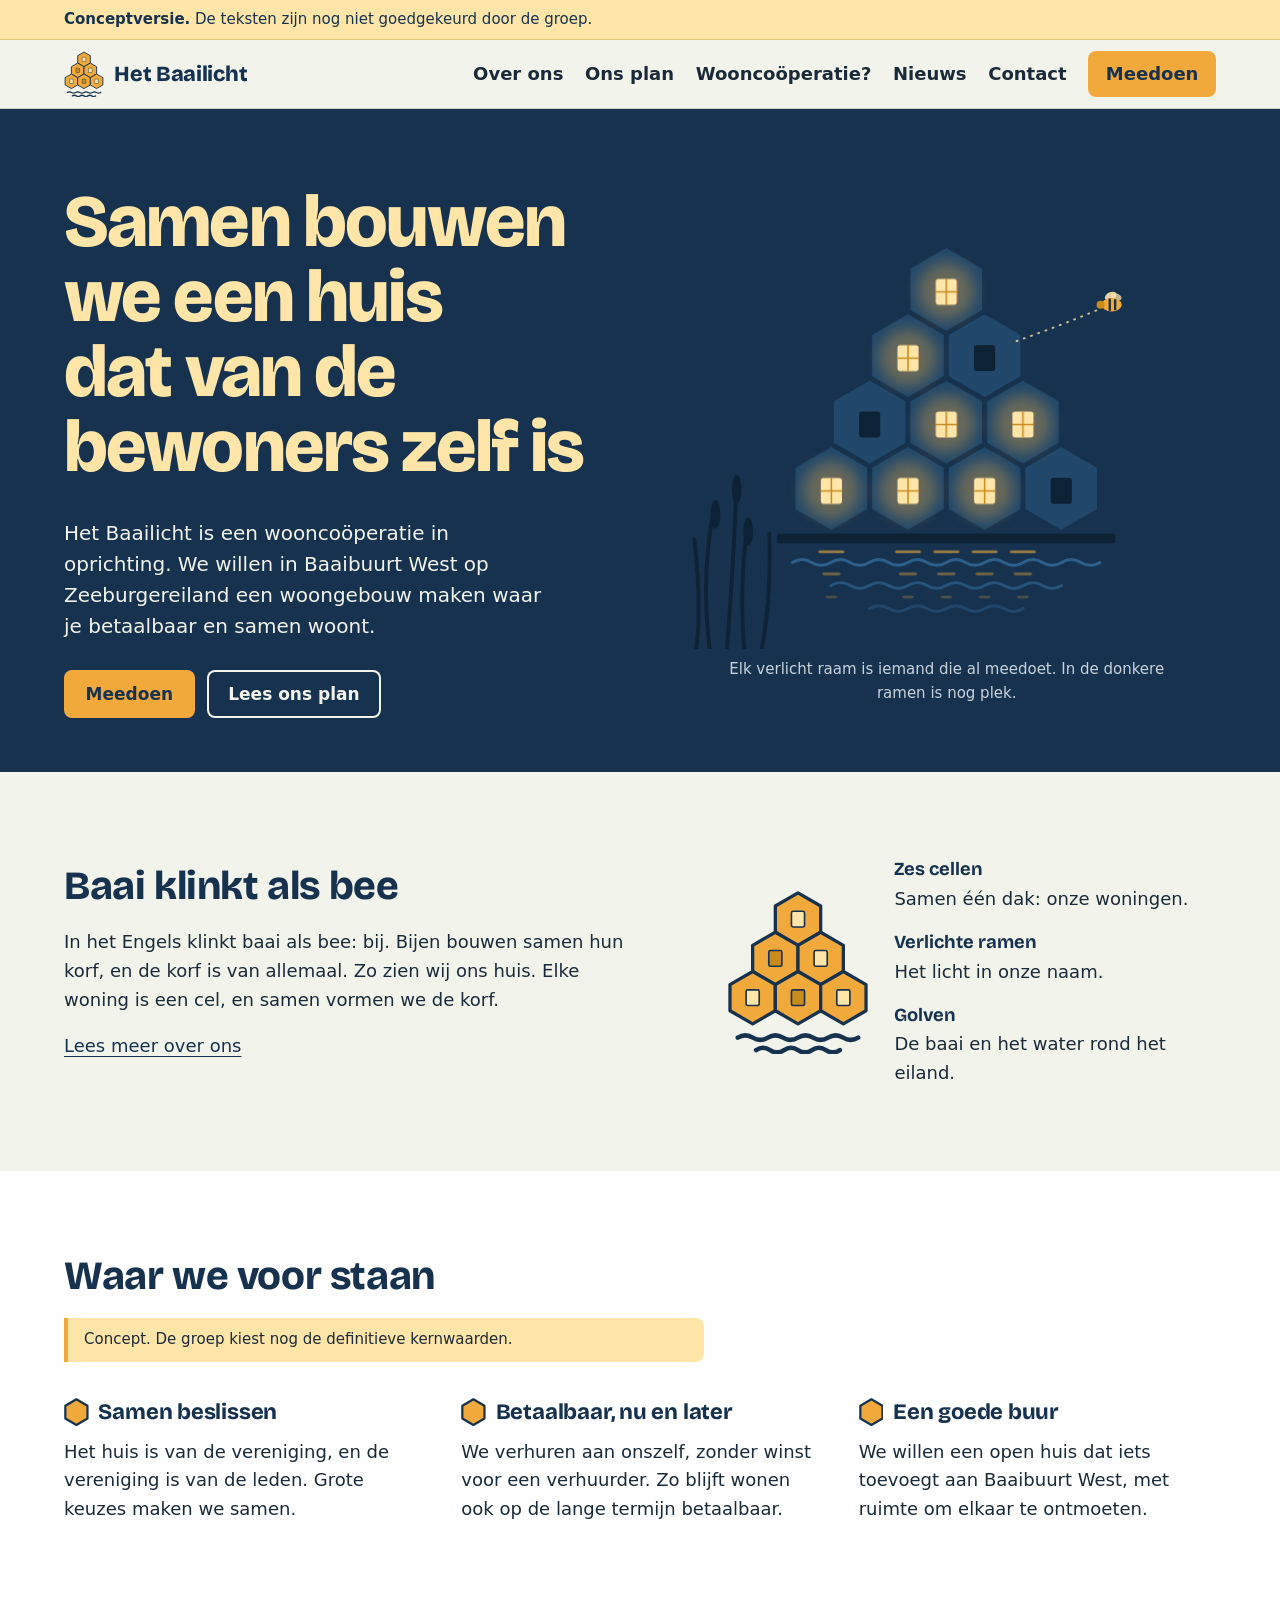
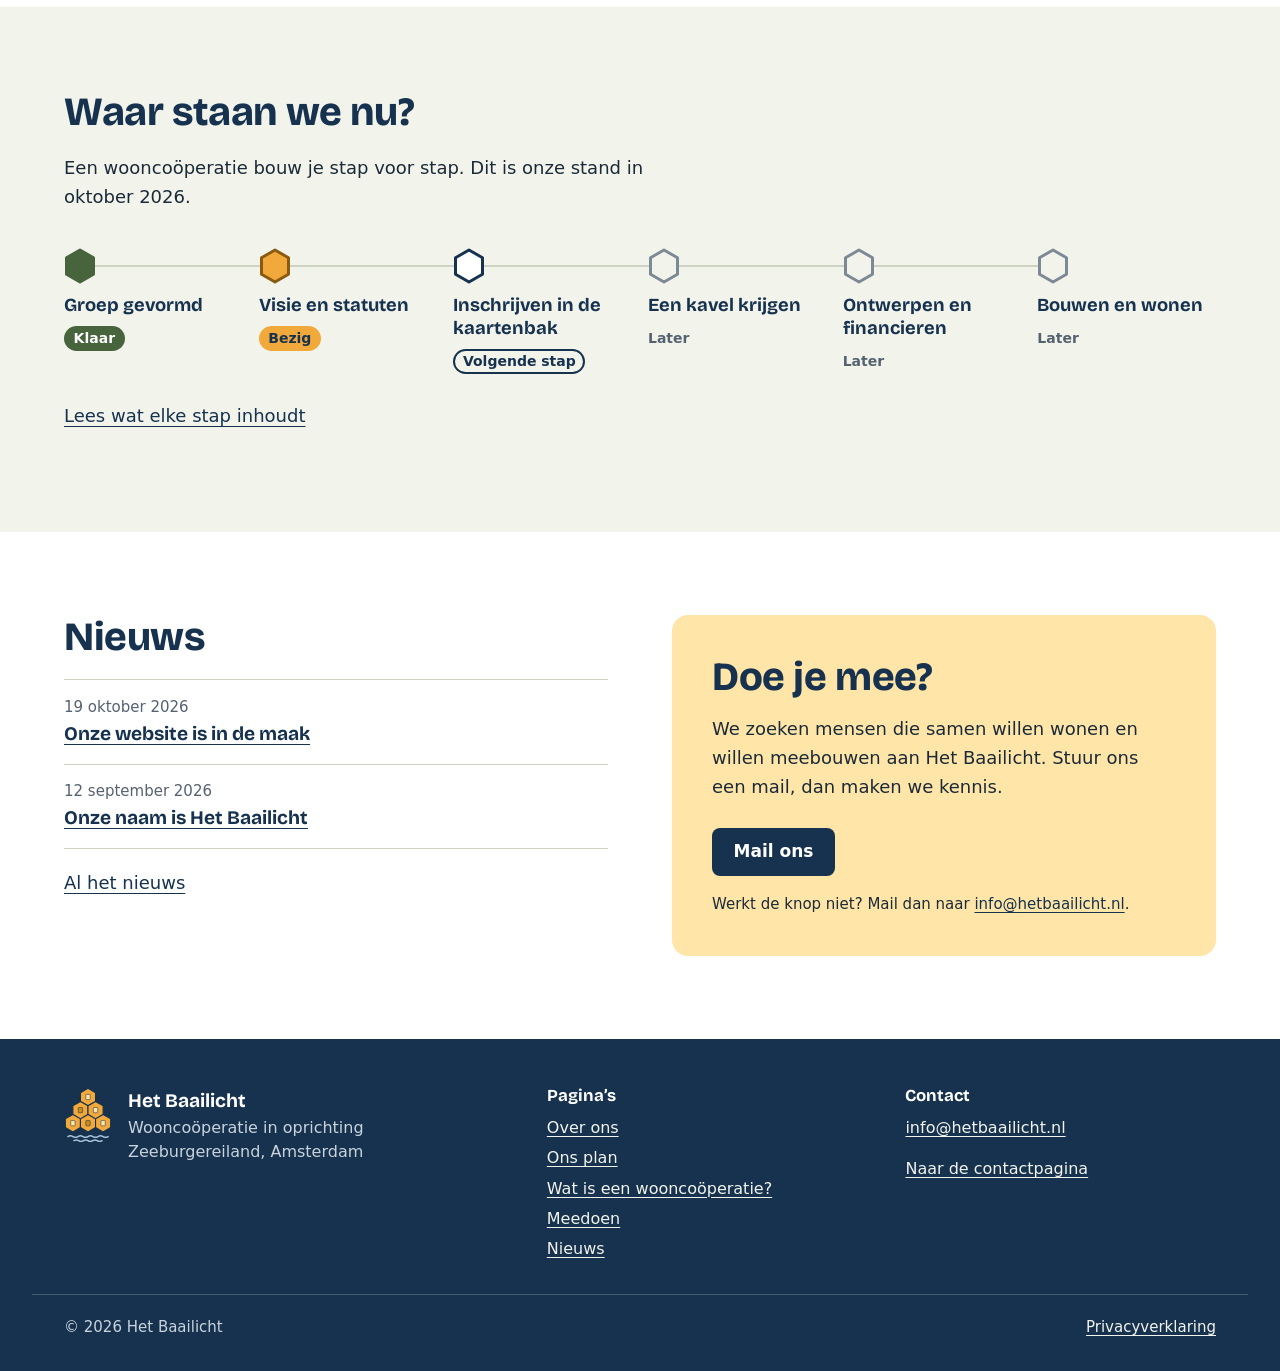
==== index.html @ 2f7dc352 "Eerste versie van de website van Het Baailicht Conceptversie: acht pagina's plus foutpagina, huissti" ====
<!DOCTYPE html>
<html lang="nl">
<head>
<meta charset="utf-8">
<meta name="viewport" content="width=device-width, initial-scale=1">
<meta http-equiv="Content-Security-Policy" content="default-src 'none'; script-src 'self'; style-src 'self'; img-src 'self'; font-src 'self'; base-uri 'none'; form-action 'none'; upgrade-insecure-requests">
<meta name="referrer" content="no-referrer">
<meta name="robots" content="noindex, nofollow">
<title>Wooncoöperatie Het Baailicht | Zeeburgereiland, Amsterdam</title>
<meta name="description" content="Het Baailicht is een wooncoöperatie in oprichting. We willen in Baaibuurt West op Zeeburgereiland een woongebouw maken dat van de bewoners zelf is.">
<meta name="theme-color" content="#F2F4EC">
<meta property="og:title" content="Wooncoöperatie Het Baailicht | Zeeburgereiland, Amsterdam">
<meta property="og:description" content="Het Baailicht is een wooncoöperatie in oprichting. We willen in Baaibuurt West op Zeeburgereiland een woongebouw maken dat van de bewoners zelf is.">
<meta property="og:type" content="website">
<meta property="og:locale" content="nl_NL">
<meta property="og:site_name" content="Het Baailicht">
<link rel="icon" href="favicon.ico" sizes="32x32">
<link rel="icon" href="favicon.svg" type="image/svg+xml">
<link rel="apple-touch-icon" href="apple-touch-icon.png">
<link rel="preload" href="assets/fonts/bricolage-grotesque-latin-opsz-wght.woff2" as="font" type="font/woff2" crossorigin>
<link rel="preload" href="assets/fonts/atkinson-hyperlegible-next-latin-wght.woff2" as="font" type="font/woff2" crossorigin>
<link rel="stylesheet" href="assets/css/style.css">
<script src="assets/js/main.js"></script>
</head>
<body>
<a class="sla-over" href="#inhoud">Direct naar de inhoud</a>
<header class="kop">
  <div class="concept" role="note">
    <div class="wrap">
      <p><strong>Conceptversie.</strong> De teksten zijn nog niet goedgekeurd door de groep.</p>
    </div>
  </div>
  <div class="wrap kop-binnen">
    <a class="merk" href="index.html" aria-current="page"><img src="assets/img/logo-mark.svg" alt="" width="40" height="46"><span translate="no">Het Baailicht</span></a>
    <button class="menu-knop" type="button" aria-expanded="false" aria-controls="hoofdmenu"><svg class="icoon-open" viewBox="0 0 24 24" aria-hidden="true" focusable="false"><path d="M4 7h16M4 12h16M4 17h16" fill="none" stroke="currentColor" stroke-width="2.4" stroke-linecap="round"/></svg><svg class="icoon-dicht" viewBox="0 0 24 24" aria-hidden="true" focusable="false"><path d="M6 6l12 12M18 6L6 18" fill="none" stroke="currentColor" stroke-width="2.4" stroke-linecap="round"/></svg>Menu</button>
    <nav class="hoofdmenu" id="hoofdmenu" aria-label="Hoofdmenu">
      <ul>
        <li><a href="over-ons.html">Over ons</a></li>
        <li><a href="ons-plan.html">Ons plan</a></li>
        <li><a href="wooncooperatie.html">Wooncoöperatie?</a></li>
        <li><a href="nieuws.html">Nieuws</a></li>
        <li><a href="contact.html">Contact</a></li>
        <li class="menu-meedoen"><a href="meedoen.html">Meedoen</a></li>
      </ul>
    </nav>
  </div>
</header>
<main id="inhoud" tabindex="-1">
<section class="held" aria-labelledby="held-titel">
  <div class="wrap held-raster">
    <div class="held-tekst">
      <h1 id="held-titel">Samen bouwen we een huis dat van de bewoners zelf is</h1>
      <p class="intro">Het Baailicht is een wooncoöperatie in oprichting. We willen in Baaibuurt West op Zeeburgereiland een woongebouw maken waar je betaalbaar en samen woont.</p>
      <div class="knoppen">
        <a class="knop knop-honing" href="meedoen.html">Meedoen</a>
        <a class="knop knop-lijn" href="ons-plan.html">Lees ons plan</a>
      </div>
    </div>
    <figure class="held-figuur">
<svg class="illustratie" viewBox="0 0 560 470" role="img" aria-labelledby="illu-titel illu-uitleg" focusable="false">
<title id="illu-titel">Een honingraat van woningen aan het water</title>
<desc id="illu-uitleg">Tien zeshoekige woningen vormen samen een gebouw met een puntdak. In zeven woningen brandt licht, drie zijn nog donker. Een bij vliegt naar een van de donkere woningen.</desc>
<defs><filter id="gloed" x="-60%" y="-60%" width="220%" height="220%"><feGaussianBlur stdDeviation="8"/></filter></defs>
<g class="riet" fill="none" stroke="#0E2236" stroke-width="4" stroke-linecap="round">
<path d="M34 470 Q24 388 40 318"/>
<path d="M52 470 Q60 362 62 292"/>
<path d="M70 470 Q64 406 74 336"/>
<path d="M88 470 Q98 420 96 350"/>
<path d="M20 470 Q26 426 18 356"/>
</g>
<g class="riet" fill="#0E2236">
<ellipse cx="40" cy="330" rx="5" ry="15"/>
<ellipse cx="62" cy="304" rx="5" ry="15"/>
<ellipse cx="74" cy="348" rx="5" ry="15"/>
</g>
<rect x="104" y="350" width="352" height="10" rx="3" fill="#0E2236"/>
<g class="cellen" fill="#21486B">
<polygon points="280.00,53.00 317.24,74.50 317.24,117.50 280.00,139.00 242.76,117.50 242.76,74.50"/>
<polygon points="240.16,122.00 277.40,143.50 277.40,186.50 240.16,208.00 202.92,186.50 202.92,143.50"/>
<polygon points="319.84,122.00 357.08,143.50 357.08,186.50 319.84,208.00 282.60,186.50 282.60,143.50"/>
<polygon points="200.33,191.00 237.56,212.50 237.56,255.50 200.33,277.00 163.09,255.50 163.09,212.50"/>
<polygon points="280.00,191.00 317.24,212.50 317.24,255.50 280.00,277.00 242.76,255.50 242.76,212.50"/>
<polygon points="359.67,191.00 396.91,212.50 396.91,255.50 359.67,277.00 322.44,255.50 322.44,212.50"/>
<polygon points="160.49,260.00 197.73,281.50 197.73,324.50 160.49,346.00 123.25,324.50 123.25,281.50"/>
<polygon points="240.16,260.00 277.40,281.50 277.40,324.50 240.16,346.00 202.92,324.50 202.92,281.50"/>
<polygon points="319.84,260.00 357.08,281.50 357.08,324.50 319.84,346.00 282.60,324.50 282.60,281.50"/>
<polygon points="399.51,260.00 436.75,281.50 436.75,324.50 399.51,346.00 362.27,324.50 362.27,281.50"/>
</g>
<g class="ramen-donker" fill="#0E2236">
<rect x="269" y="85" width="22" height="27" rx="3"/>
<rect x="229.16" y="154" width="22" height="27" rx="3"/>
<rect x="308.84" y="154" width="22" height="27" rx="3"/>
<rect x="189.33" y="223" width="22" height="27" rx="3"/>
<rect x="269" y="223" width="22" height="27" rx="3"/>
<rect x="348.67" y="223" width="22" height="27" rx="3"/>
<rect x="149.49" y="292" width="22" height="27" rx="3"/>
<rect x="229.16" y="292" width="22" height="27" rx="3"/>
<rect x="308.84" y="292" width="22" height="27" rx="3"/>
<rect x="388.51" y="292" width="22" height="27" rx="3"/>
</g>
<g class="raam-aan a1">
<circle cx="280" cy="236" r="30" fill="#F2A93B" opacity="0.35" filter="url(#gloed)"/>
<rect x="269" y="223" width="22" height="27" rx="3" fill="#FFE6A8"/>
<path d="M280 223v27M269 236.5h22" stroke="#C98A1E" stroke-width="1.6"/>
</g>
<g class="raam-aan a2">
<circle cx="280" cy="98" r="30" fill="#F2A93B" opacity="0.35" filter="url(#gloed)"/>
<rect x="269" y="85" width="22" height="27" rx="3" fill="#FFE6A8"/>
<path d="M280 85v27M269 98.5h22" stroke="#C98A1E" stroke-width="1.6"/>
</g>
<g class="raam-aan a3">
<circle cx="240.16" cy="305" r="30" fill="#F2A93B" opacity="0.35" filter="url(#gloed)"/>
<rect x="229.16" y="292" width="22" height="27" rx="3" fill="#FFE6A8"/>
<path d="M240.16 292v27M229.16 305.5h22" stroke="#C98A1E" stroke-width="1.6"/>
</g>
<g class="raam-aan a4">
<circle cx="240.16" cy="167" r="30" fill="#F2A93B" opacity="0.35" filter="url(#gloed)"/>
<rect x="229.16" y="154" width="22" height="27" rx="3" fill="#FFE6A8"/>
<path d="M240.16 154v27M229.16 167.5h22" stroke="#C98A1E" stroke-width="1.6"/>
</g>
<g class="raam-aan a5">
<circle cx="359.67" cy="236" r="30" fill="#F2A93B" opacity="0.35" filter="url(#gloed)"/>
<rect x="348.67" y="223" width="22" height="27" rx="3" fill="#FFE6A8"/>
<path d="M359.67 223v27M348.67 236.5h22" stroke="#C98A1E" stroke-width="1.6"/>
</g>
<g class="raam-aan a6">
<circle cx="319.84" cy="305" r="30" fill="#F2A93B" opacity="0.35" filter="url(#gloed)"/>
<rect x="308.84" y="292" width="22" height="27" rx="3" fill="#FFE6A8"/>
<path d="M319.84 292v27M308.84 305.5h22" stroke="#C98A1E" stroke-width="1.6"/>
</g>
<g class="raam-aan a7">
<circle cx="160.49" cy="305" r="30" fill="#F2A93B" opacity="0.35" filter="url(#gloed)"/>
<rect x="149.49" y="292" width="22" height="27" rx="3" fill="#FFE6A8"/>
<path d="M160.49 292v27M149.49 305.5h22" stroke="#C98A1E" stroke-width="1.6"/>
</g>
<g class="water" fill="none" stroke="#2C5F8A" stroke-width="3" stroke-linecap="round">
<path d="M120 380 q10 -6 20 0 t20 0 t20 0 t20 0 t20 0 t20 0 t20 0 t20 0 t20 0 t20 0 t20 0 t20 0 t20 0 t20 0 t20 0 t20 0"/>
<path d="M160 404 q10 -6 20 0 t20 0 t20 0 t20 0 t20 0 t20 0 t20 0 t20 0 t20 0 t20 0 t20 0 t20 0" opacity="0.75"/>
<path d="M200 428 q10 -6 20 0 t20 0 t20 0 t20 0 t20 0 t20 0 t20 0 t20 0" opacity="0.5"/>
</g>
<g class="spiegel" stroke="#F2A93B" stroke-width="3" stroke-linecap="round">
<path d="M148.49 369h24" opacity="0.6"/>
<path d="M152.49 392h16" opacity="0.4"/>
<path d="M155.99 416h9" opacity="0.25"/>
<path d="M228.16 369h24" opacity="0.6"/>
<path d="M232.16 392h16" opacity="0.4"/>
<path d="M235.66 416h9" opacity="0.25"/>
<path d="M268 369h24" opacity="0.6"/>
<path d="M272 392h16" opacity="0.4"/>
<path d="M275.5 416h9" opacity="0.25"/>
<path d="M307.84 369h24" opacity="0.6"/>
<path d="M311.84 392h16" opacity="0.4"/>
<path d="M315.34 416h9" opacity="0.25"/>
<path d="M347.67 369h24" opacity="0.6"/>
<path d="M351.67 392h16" opacity="0.4"/>
<path d="M355.17 416h9" opacity="0.25"/>
</g>
<path class="vliegroute" d="M436 118 C412 128 392 136 349.84 151" fill="none" stroke="#FFE6A8" stroke-width="2" stroke-linecap="round" stroke-dasharray="1 7" opacity="0.8"/>
<g class="bij" transform="translate(452 112)">
<ellipse cx="-1" cy="-9" rx="6.5" ry="4" transform="rotate(-25 -1 -9)" fill="#FFE6A8" opacity="0.9"/>
<ellipse cx="5" cy="-8" rx="5.5" ry="3.5" transform="rotate(20 5 -8)" fill="#FFE6A8" opacity="0.75"/>
<ellipse cx="0" cy="0" rx="10.5" ry="7" fill="#F2A93B"/>
<path d="M-2 -6.4v12.8M3.6 -5.7v11.4" stroke="#16324F" stroke-width="2.4"/>
<circle cx="-11.5" cy="0" r="4.2" fill="#C98A1E"/>
</g>
</svg>
      <figcaption>Elk verlicht raam is iemand die al meedoet. In de donkere ramen is nog plek.</figcaption>
    </figure>
  </div>
</section>

<section class="sectie" aria-labelledby="naam-titel">
  <div class="wrap naam-raster">
    <div class="tekst-blok">
      <h2 id="naam-titel">Baai klinkt als bee</h2>
      <p>In het Engels klinkt baai als bee: bij. Bijen bouwen samen hun korf, en de korf is van allemaal. Zo zien wij ons huis. Elke woning is een cel, en samen vormen we de korf.</p>
      <p><a href="over-ons.html">Lees meer over ons</a></p>
    </div>
    <div class="logo-uitleg">
      <img src="assets/img/logo-mark.svg" alt="Het logo van Het Baailicht: zes zeshoeken vormen samen een dak boven twee golven." width="144" height="165">
      <dl>
        <div><dt>Zes cellen</dt><dd>Samen één dak: onze woningen.</dd></div>
        <div><dt>Verlichte ramen</dt><dd>Het licht in onze naam.</dd></div>
        <div><dt>Golven</dt><dd>De baai en het water rond het eiland.</dd></div>
      </dl>
    </div>
  </div>
</section>

<section class="sectie sectie-wit" aria-labelledby="waarden-titel">
  <div class="wrap">
    <div class="sectie-kop">
      <h2 id="waarden-titel">Waar we voor staan</h2>
      <p class="notitie">Concept. De groep kiest nog de definitieve kernwaarden.</p>
    </div>
    <ul class="waarden">
      <li>
        <h3><svg class="hex-icoon" viewBox="0 0 28 32" aria-hidden="true" focusable="false"><polygon points="14,1.5 26.5,8.75 26.5,23.25 14,30.5 1.5,23.25 1.5,8.75" fill="#F2A93B" stroke="#16324F" stroke-width="2.5" stroke-linejoin="round"/></svg>Samen beslissen</h3>
        <p>Het huis is van de vereniging, en de vereniging is van de leden. Grote keuzes maken we samen.</p>
      </li>
      <li>
        <h3><svg class="hex-icoon" viewBox="0 0 28 32" aria-hidden="true" focusable="false"><polygon points="14,1.5 26.5,8.75 26.5,23.25 14,30.5 1.5,23.25 1.5,8.75" fill="#F2A93B" stroke="#16324F" stroke-width="2.5" stroke-linejoin="round"/></svg>Betaalbaar, nu en later</h3>
        <p>We verhuren aan onszelf, zonder winst voor een verhuurder. Zo blijft wonen ook op de lange termijn betaalbaar.</p>
      </li>
      <li>
        <h3><svg class="hex-icoon" viewBox="0 0 28 32" aria-hidden="true" focusable="false"><polygon points="14,1.5 26.5,8.75 26.5,23.25 14,30.5 1.5,23.25 1.5,8.75" fill="#F2A93B" stroke="#16324F" stroke-width="2.5" stroke-linejoin="round"/></svg>Een goede buur</h3>
        <p>We willen een open huis dat iets toevoegt aan Baaibuurt West, met ruimte om elkaar te ontmoeten.</p>
      </li>
    </ul>
  </div>
</section>

<section class="sectie" aria-labelledby="stand-titel">
  <div class="wrap">
    <div class="sectie-kop">
      <h2 id="stand-titel">Waar staan we nu?</h2>
      <p>Een wooncoöperatie bouw je stap voor stap. Dit is onze stand in oktober 2026.</p>
    </div>
<ol class="stappen-kort">
<li class="stap-klaar"><svg class="marker" viewBox="0 0 32 36" aria-hidden="true" focusable="false"><polygon points="16,2 29.5,9.75 29.5,26.25 16,34 2.5,26.25 2.5,9.75" stroke-linejoin="round"/></svg><span class="stap-naam">Groep gevormd</span><span class="status status-klaar">Klaar</span></li>
<li class="stap-bezig"><svg class="marker" viewBox="0 0 32 36" aria-hidden="true" focusable="false"><polygon points="16,2 29.5,9.75 29.5,26.25 16,34 2.5,26.25 2.5,9.75" stroke-linejoin="round"/></svg><span class="stap-naam">Visie en statuten</span><span class="status status-bezig">Bezig</span></li>
<li class="stap-volgende"><svg class="marker" viewBox="0 0 32 36" aria-hidden="true" focusable="false"><polygon points="16,2 29.5,9.75 29.5,26.25 16,34 2.5,26.25 2.5,9.75" stroke-linejoin="round"/></svg><span class="stap-naam">Inschrijven in de kaartenbak</span><span class="status status-volgende">Volgende stap</span></li>
<li class="stap-later"><svg class="marker" viewBox="0 0 32 36" aria-hidden="true" focusable="false"><polygon points="16,2 29.5,9.75 29.5,26.25 16,34 2.5,26.25 2.5,9.75" stroke-linejoin="round"/></svg><span class="stap-naam">Een kavel krijgen</span><span class="status status-later">Later</span></li>
<li class="stap-later"><svg class="marker" viewBox="0 0 32 36" aria-hidden="true" focusable="false"><polygon points="16,2 29.5,9.75 29.5,26.25 16,34 2.5,26.25 2.5,9.75" stroke-linejoin="round"/></svg><span class="stap-naam">Ontwerpen en financieren</span><span class="status status-later">Later</span></li>
<li class="stap-later"><svg class="marker" viewBox="0 0 32 36" aria-hidden="true" focusable="false"><polygon points="16,2 29.5,9.75 29.5,26.25 16,34 2.5,26.25 2.5,9.75" stroke-linejoin="round"/></svg><span class="stap-naam">Bouwen en wonen</span><span class="status status-later">Later</span></li>
</ol>
    <p><a href="ons-plan.html#stappen">Lees wat elke stap inhoudt</a></p>
  </div>
</section>

<div class="sectie sectie-wit">
  <div class="wrap duo">
    <section aria-labelledby="nieuws-titel">
      <h2 id="nieuws-titel">Nieuws</h2>
      <ul class="nieuws-lijst">
        <li><time datetime="2026-10-19">19 oktober 2026</time><a href="nieuws.html#website">Onze website is in de maak</a></li>
        <li><time datetime="2026-09-12">12 september 2026</time><a href="nieuws.html#naam">Onze naam is Het Baailicht</a></li>
      </ul>
      <p><a href="nieuws.html">Al het nieuws</a></p>
    </section>
    <section class="meedoen-blok" aria-labelledby="meedoen-titel">
      <h2 id="meedoen-titel">Doe je mee?</h2>
      <p>We zoeken mensen die samen willen wonen en willen meebouwen aan Het Baailicht. Stuur ons een mail, dan maken we kennis.</p>
      <a class="knop knop-blauw" href="mailto:info@hetbaailicht.nl?subject=Ik%20wil%20meedoen%20met%20Het%20Baailicht&amp;body=Hoi%20Het%20Baailicht%2C%0D%0A%0D%0AMijn%20naam%20is%3A%20%0D%0AIk%20wil%20meedoen%20omdat%3A%20%0D%0A%0D%0AGroet%2C%0D%0A">Mail ons</a>
      <p class="klein">Werkt de knop niet? Mail dan naar <a href="mailto:info@hetbaailicht.nl">info@hetbaailicht.nl</a>.</p>
    </section>
  </div>
</div>
</main>
<footer class="voet">
  <div class="wrap voet-raster">
    <div class="voet-merk">
      <img src="assets/img/logo-mark-donker.svg" alt="" width="48" height="55">
      <p><strong translate="no">Het Baailicht</strong><br>Wooncoöperatie in oprichting<br>Zeeburgereiland, Amsterdam</p>
    </div>
    <nav aria-label="Pagina’s">
      <h2 class="voet-kop">Pagina’s</h2>
      <ul>
        <li><a href="over-ons.html">Over ons</a></li>
        <li><a href="ons-plan.html">Ons plan</a></li>
        <li><a href="wooncooperatie.html">Wat is een wooncoöperatie?</a></li>
        <li><a href="meedoen.html">Meedoen</a></li>
        <li><a href="nieuws.html">Nieuws</a></li>
      </ul>
    </nav>
    <div>
      <h2 class="voet-kop">Contact</h2>
      <p><a href="mailto:info@hetbaailicht.nl">info@hetbaailicht.nl</a></p>
      <p><a href="contact.html">Naar de contactpagina</a></p>
    </div>
  </div>
  <div class="wrap voet-onder">
    <p>&copy; 2026 <span translate="no">Het Baailicht</span></p>
    <p><a href="privacy.html">Privacyverklaring</a></p>
  </div>
</footer>
</body>
</html>
---- assets/css/style.css ----
/* ==========================================================================
   Het Baailicht — stylesheet
   Eén bestand, geen framework. Kleuren en maten staan bovenaan als variabelen.
   ========================================================================== */

/* ---------- Lettertypes (staan op onze eigen site, licentie OFL-1.1) ---------- */
@font-face {
  font-family: "Bricolage Grotesque";
  src: url("../fonts/bricolage-grotesque-latin-opsz-wght.woff2") format("woff2");
  font-weight: 200 800;
  font-style: normal;
  font-display: swap;
}

@font-face {
  font-family: "Atkinson Hyperlegible Next";
  src: url("../fonts/atkinson-hyperlegible-next-latin-wght.woff2") format("woff2");
  font-weight: 200 800;
  font-style: normal;
  font-display: swap;
}

/* ---------- Huisstijl ---------- */
:root {
  /* Kleuren */
  --schemer: #16324f;        /* donkerblauw: koppen, links, bovenkant homepage, voettekst */
  --schemer-licht: #21486b;  /* cellen in de illustratie */
  --schemer-diep: #0e2236;   /* donkere ramen, silhouetten */
  --honing: #f2a93b;         /* het licht: ramen, knoppen op donker */
  --honing-hover: #f6bc5e;
  --honing-donker: #8a5a10;  /* randen bij honing */
  --was: #ffe6a8;            /* zachte gloed */
  --riet: #47643d;           /* groen van het eiland */
  --dijk: #f2f4ec;           /* achtergrond */
  --wit: #ffffff;
  --inkt: #1b2a38;           /* lopende tekst */
  --gedempt: #556270;        /* kleine, minder belangrijke tekst */
  --lijn: #ccd3c2;           /* scheidingslijnen */
  --voet-tekst: #c9d3dc;     /* tekst op donkerblauw */

  /* Letters */
  --kop: "Bricolage Grotesque", "Arial Narrow", system-ui, sans-serif;
  --tekst: "Atkinson Hyperlegible Next", system-ui, -apple-system, "Segoe UI", Roboto, sans-serif;

  /* Maten */
  --breed: 72rem;
  --leesbreedte: 40rem;
  --rand: clamp(1rem, 0.6rem + 2vw, 2rem);
  --sectie: clamp(3rem, 2rem + 4vw, 6rem);
  --hoek: 0.5rem;
}

/* ---------- Basis ---------- */
*,
*::before,
*::after {
  box-sizing: border-box;
}

html {
  -webkit-text-size-adjust: 100%;
  text-size-adjust: 100%;
  scroll-padding-top: 1rem;
}

body {
  margin: 0;
  background: var(--dijk);
  color: var(--inkt);
  font-family: var(--tekst);
  font-size: 1.125rem;
  line-height: 1.6;
  text-rendering: optimizeLegibility;
}

a,
button {
  touch-action: manipulation;
  -webkit-tap-highlight-color: rgba(22, 50, 79, 0.15);
}

img,
svg {
  display: block;
  max-width: 100%;
  height: auto;
}

h1,
h2,
h3 {
  margin: 0 0 0.5em;
  color: var(--schemer);
  font-family: var(--kop);
  font-weight: 750;
  line-height: 1.1;
  letter-spacing: -0.01em;
  text-wrap: balance;
  overflow-wrap: break-word;
}

h1 {
  font-size: clamp(2.25rem, 1.5rem + 3vw, 3.5rem);
  font-weight: 800;
  letter-spacing: -0.02em;
}

h2 {
  font-size: clamp(1.75rem, 1.4rem + 1.4vw, 2.5rem);
}

h3 {
  font-size: 1.375rem;
  line-height: 1.2;
}

p,
ul,
ol,
dl {
  margin: 0 0 1em;
}

ul,
ol {
  padding-left: 1.25em;
}

li + li {
  margin-top: 0.35em;
}

strong {
  font-weight: 700;
}

a {
  color: var(--schemer);
  text-decoration-thickness: 1px;
  text-underline-offset: 0.2em;
}

a:hover {
  text-decoration-thickness: 2px;
  text-decoration-color: var(--honing-donker);
}

:focus-visible {
  outline: 3px solid var(--schemer);
  outline-offset: 3px;
  border-radius: 2px;
}

#inhoud:focus {
  outline: none;
}

.verborgen {
  position: absolute;
  width: 1px;
  height: 1px;
  margin: -1px;
  padding: 0;
  overflow: hidden;
  clip: rect(0 0 0 0);
  white-space: nowrap;
  border: 0;
}

.wrap {
  width: 100%;
  max-width: calc(var(--breed) + 2 * var(--rand));
  margin-inline: auto;
  padding-inline: var(--rand);
}

.klein {
  font-size: 0.9375rem;
  color: var(--gedempt);
}

/* ---------- Direct naar de inhoud ---------- */
.sla-over {
  position: absolute;
  left: 1rem;
  top: -10rem;
  z-index: 10;
  padding: 0.75rem 1rem;
  background: var(--schemer);
  color: var(--wit);
  font-weight: 700;
  border-radius: var(--hoek);
}

.sla-over:focus {
  top: 1rem;
  outline-color: var(--honing);
}

/* ---------- Conceptmelding ---------- */
.concept {
  background: var(--was);
  color: var(--schemer);
  font-size: 0.9375rem;
  line-height: 1.4;
  border-bottom: 1px solid #e3c77f;
}

.concept p {
  margin: 0;
  padding-block: 0.55rem;
}

/* ---------- Kop van de site ---------- */
.kop {
  background: var(--dijk);
  border-bottom: 1px solid var(--lijn);
}

.kop-binnen {
  display: flex;
  flex-wrap: wrap;
  align-items: center;
  justify-content: space-between;
  gap: 0.5rem 1.5rem;
  padding-block: 0.7rem;
}

.merk {
  display: inline-flex;
  align-items: center;
  gap: 0.65rem;
  color: var(--schemer);
  font-family: var(--kop);
  font-size: 1.35rem;
  font-weight: 800;
  letter-spacing: -0.015em;
  text-decoration: none;
}

.merk img {
  width: 2.5rem;
}

.merk span {
  white-space: nowrap;
}

.merk:hover {
  text-decoration: none;
}

.menu-knop {
  display: none;
  align-items: center;
  gap: 0.5rem;
  min-height: 2.75rem;
  padding: 0.5rem 0.9rem;
  border: 2px solid var(--schemer);
  border-radius: var(--hoek);
  background: transparent;
  color: var(--schemer);
  font: inherit;
  font-weight: 700;
  cursor: pointer;
}

.menu-knop svg {
  width: 1.25rem;
  height: 1.25rem;
}

.menu-knop .icoon-dicht,
.menu-knop[aria-expanded="true"] .icoon-open {
  display: none;
}

.menu-knop[aria-expanded="true"] .icoon-dicht {
  display: block;
}

.hoofdmenu ul {
  display: flex;
  flex-wrap: wrap;
  align-items: center;
  gap: 0.25rem 1.35rem;
  margin: 0;
  padding: 0;
  list-style: none;
}

.hoofdmenu li + li {
  margin-top: 0;
}

.hoofdmenu a {
  display: inline-block;
  padding: 0.45rem 0;
  color: var(--inkt);
  font-weight: 600;
  text-decoration: none;
}

.hoofdmenu a:hover {
  color: var(--schemer);
  text-decoration: underline;
  text-decoration-thickness: 2px;
  text-decoration-color: var(--honing-donker);
}

.hoofdmenu a[aria-current="page"] {
  color: var(--schemer);
  box-shadow: inset 0 -3px 0 var(--schemer);
}

.hoofdmenu .menu-meedoen a {
  padding: 0.55rem 1.1rem;
  border-radius: var(--hoek);
  background: var(--honing);
  color: var(--schemer);
  font-weight: 700;
}

.hoofdmenu .menu-meedoen a:hover {
  background: var(--honing-hover);
  text-decoration: none;
}

.hoofdmenu .menu-meedoen a[aria-current="page"] {
  box-shadow: inset 0 0 0 2px var(--schemer);
}

/* Smal scherm met JavaScript: menu achter een knop */
@media (max-width: 59.99rem) {
  .js .menu-knop {
    display: inline-flex;
  }

  .js .hoofdmenu {
    display: none;
    flex-basis: 100%;
  }

  .js .hoofdmenu.is-open {
    display: block;
  }

  .js .hoofdmenu ul {
    flex-direction: column;
    align-items: stretch;
    gap: 0;
    padding-bottom: 0.75rem;
  }

  .js .hoofdmenu a {
    display: block;
    padding: 0.8rem 0;
    border-top: 1px solid var(--lijn);
  }

  .js .hoofdmenu a[aria-current="page"] {
    box-shadow: inset 4px 0 0 var(--schemer);
    padding-left: 0.85rem;
  }

  .js .hoofdmenu .menu-meedoen a {
    margin-top: 0.75rem;
    padding: 0.8rem 1rem;
    border-top: 0;
    text-align: center;
  }

  .js .hoofdmenu .menu-meedoen a[aria-current="page"] {
    box-shadow: inset 0 0 0 2px var(--schemer);
    padding-left: 1rem;
  }
}

/* ---------- Knoppen ---------- */
.knop {
  display: inline-flex;
  align-items: center;
  justify-content: center;
  min-height: 3rem;
  padding: 0.7rem 1.35rem;
  border-radius: var(--hoek);
  font-size: 1.0625rem;
  font-weight: 700;
  line-height: 1.2;
  text-align: center;
  text-decoration: none;
}

.knop:hover {
  text-decoration: none;
}

.knop-honing {
  background: var(--honing);
  color: var(--schemer);
}

.knop-honing:hover {
  background: var(--honing-hover);
}

.knop-blauw {
  background: var(--schemer);
  color: var(--wit);
}

.knop-blauw:hover {
  background: #1f4466;
}

.knop-lijn {
  color: var(--dijk);
  box-shadow: inset 0 0 0 2px var(--dijk);
}

.knop-lijn:hover {
  background: rgba(255, 255, 255, 0.1);
}

.knoppen {
  display: flex;
  flex-wrap: wrap;
  gap: 0.75rem;
  margin-top: 1.75rem;
}

/* ---------- Homepage: bovenkant met de verlichte korf ---------- */
.held {
  overflow: hidden;
  background: var(--schemer);
  color: var(--dijk);
  padding-block: clamp(2.5rem, 1.5rem + 4vw, 5rem) clamp(2rem, 1rem + 3vw, 4rem);
}

.held :focus-visible {
  outline-color: var(--honing);
}

.held-raster {
  display: grid;
  gap: 2rem;
  align-items: center;
}

.held h1 {
  max-width: 14ch;
  margin-bottom: 0.45em;
  color: var(--was);
  font-size: clamp(2.5rem, 1.3rem + 4.4vw, 4.6rem);
  line-height: 1.02;
  letter-spacing: -0.025em;
}

.held .intro {
  max-width: 31rem;
  margin: 0;
  font-size: 1.25rem;
  line-height: 1.55;
}

.held-figuur {
  margin: 0;
}

.held-figuur .illustratie {
  width: 100%;
  max-width: 34rem;
  margin-inline: auto;
}

.held-figuur figcaption {
  max-width: 30rem;
  margin: 0.5rem auto 0;
  color: var(--voet-tekst);
  font-size: 0.9375rem;
  text-align: center;
}

@media (min-width: 56rem) {
  .held-raster {
    grid-template-columns: minmax(0, 1.05fr) minmax(0, 1fr);
    gap: 3rem;
  }
}

/* De ramen gaan één voor één aan: het enige bewegende moment op de site */
.raam-aan,
.spiegel {
  opacity: 0;
  animation: licht-aan 0.7s ease-out forwards;
}

.a1 { animation-delay: 0.5s; }
.a2 { animation-delay: 0.85s; }
.a3 { animation-delay: 1.2s; }
.a4 { animation-delay: 1.55s; }
.a5 { animation-delay: 1.9s; }
.a6 { animation-delay: 2.25s; }
.a7 { animation-delay: 2.6s; }

.spiegel {
  animation-duration: 1.4s;
  animation-delay: 3s;
}

@keyframes licht-aan {
  0% { opacity: 0; }
  55% { opacity: 1; }
  70% { opacity: 0.7; }
  100% { opacity: 1; }
}

@media (prefers-reduced-motion: reduce) {
  .raam-aan,
  .spiegel {
    opacity: 1;
    animation: none;
  }
}

/* ---------- Secties ---------- */
.sectie {
  padding-block: var(--sectie);
}

.sectie-wit {
  background: var(--wit);
}

.sectie-kop {
  max-width: var(--leesbreedte);
  margin-bottom: 2.25rem;
}

.sectie-kop > :last-child {
  margin-bottom: 0;
}

.notitie {
  max-width: var(--leesbreedte);
  margin: 0 0 1.25rem;
  padding: 0.7rem 1rem;
  border-left: 4px solid var(--honing);
  border-radius: 0 var(--hoek) var(--hoek) 0;
  background: var(--was);
  color: var(--inkt);
  font-size: 0.9375rem;
  line-height: 1.45;
}

/* Naam en logo */
.naam-raster {
  display: grid;
  gap: 2.5rem;
  align-items: center;
}

.naam-raster .tekst-blok {
  max-width: 36rem;
}

.logo-uitleg {
  display: grid;
  grid-template-columns: minmax(6rem, 9rem) 1fr;
  gap: 1.5rem;
  align-items: center;
}

.logo-uitleg dl {
  margin: 0;
}

.logo-uitleg dl > div + div {
  margin-top: 0.9rem;
}

.logo-uitleg dt {
  color: var(--schemer);
  font-family: var(--kop);
  font-size: 1.15rem;
  font-weight: 700;
}

.logo-uitleg dd {
  margin: 0;
}

@media (min-width: 52rem) {
  .naam-raster {
    grid-template-columns: minmax(0, 1.1fr) minmax(0, 0.9fr);
    gap: 4rem;
  }
}

/* Kernwaarden */
.waarden {
  display: grid;
  gap: 2rem;
  margin: 0;
  padding: 0;
  list-style: none;
}

.waarden li + li {
  margin-top: 0;
}

.waarden h3 {
  display: flex;
  align-items: center;
  gap: 0.6rem;
}

.waarden p {
  margin: 0;
}

.hex-icoon {
  flex: none;
  width: 1.55rem;
  height: auto;
}

@media (min-width: 48rem) {
  .waarden {
    grid-template-columns: repeat(3, minmax(0, 1fr));
    gap: 2.5rem;
  }
}

/* ---------- Stappen (waar staan we nu) ---------- */
.status {
  display: inline-block;
  padding: 0.12rem 0.6rem;
  border-radius: 999px;
  font-size: 0.875rem;
  font-weight: 700;
  line-height: 1.5;
  white-space: nowrap;
}

.status-klaar {
  background: var(--riet);
  color: var(--wit);
}

.status-bezig {
  background: var(--honing);
  color: var(--schemer);
}

.status-volgende {
  box-shadow: inset 0 0 0 2px var(--schemer);
  color: var(--schemer);
}

.status-later {
  color: var(--gedempt);
  padding-left: 0;
}

.marker {
  position: relative;
  z-index: 1;
  align-self: start;
  width: 2rem;
  height: auto;
  flex: none;
}

.marker polygon {
  stroke-width: 3;
}

.stap-klaar .marker polygon {
  fill: var(--riet);
  stroke: var(--riet);
}

.stap-bezig .marker polygon {
  fill: var(--honing);
  stroke: var(--honing-donker);
}

.stap-volgende .marker polygon {
  fill: var(--wit);
  stroke: var(--schemer);
}

.stap-later .marker polygon {
  fill: var(--dijk);
  stroke: #7d8a96;
}

/* Korte versie op de homepage */
.stappen-kort {
  display: grid;
  gap: 0;
  margin: 0 0 1.75rem;
  padding: 0;
  list-style: none;
}

.stappen-kort li {
  position: relative;
  display: grid;
  grid-template-columns: 2rem 1fr;
  column-gap: 1rem;
  align-items: start;
  margin: 0;
  padding-bottom: 1.25rem;
}

/* De lijn loopt van het midden van deze markering naar het midden van de volgende */
.stappen-kort li::before {
  content: "";
  position: absolute;
  left: calc(1rem - 1px);
  top: 1.125rem;
  bottom: -1.125rem;
  border-left: 2px solid var(--lijn);
}

.stappen-kort li:last-child {
  padding-bottom: 0;
}

.stappen-kort li:last-child::before {
  display: none;
}

.stappen-kort .marker {
  grid-row: span 2;
}

.stap-naam {
  color: var(--schemer);
  font-family: var(--kop);
  font-size: 1.15rem;
  font-weight: 700;
  line-height: 1.25;
}

.stappen-kort .status {
  justify-self: start;
  margin-top: 0.2rem;
}

@media (min-width: 56rem) {
  .stappen-kort {
    grid-template-columns: repeat(6, minmax(0, 1fr));
    gap: 1rem;
  }

  .stappen-kort li {
    display: flex;
    flex-direction: column;
    align-items: flex-start;
    gap: 0.6rem;
    padding-bottom: 0;
  }

  .stappen-kort li::before {
    left: 1rem;
    right: -2rem;
    top: calc(1.125rem - 1px);
    bottom: auto;
    border-left: 0;
    border-top: 2px solid var(--lijn);
  }

  .stappen-kort .status {
    margin-top: 0;
  }
}

/* Volledige versie op de planpagina */
.stappen {
  max-width: 44rem;
  margin: 0 0 2rem;
  padding: 0;
  list-style: none;
}

.stappen li {
  position: relative;
  display: grid;
  grid-template-columns: 2rem 1fr;
  column-gap: 1.1rem;
  margin: 0;
  padding-bottom: 1.75rem;
}

.stappen li::before {
  content: "";
  position: absolute;
  left: calc(1rem - 1px);
  top: 1.125rem;
  bottom: -1.125rem;
  border-left: 2px solid var(--lijn);
}

.stappen li:last-child {
  padding-bottom: 0;
}

.stappen li:last-child::before {
  display: none;
}

.stappen h3 {
  display: flex;
  flex-wrap: wrap;
  align-items: center;
  gap: 0.35rem 0.75rem;
  margin: 0.1rem 0 0.35rem;
  font-size: 1.25rem;
}

.stappen p {
  margin: 0;
}

/* ---------- Nieuws en meedoen (homepage) ---------- */
.duo {
  display: grid;
  gap: 2.5rem;
  align-items: start;
}

@media (min-width: 52rem) {
  .duo {
    grid-template-columns: minmax(0, 1fr) minmax(0, 1fr);
    gap: 4rem;
  }
}

.nieuws-lijst {
  margin: 0 0 1.25rem;
  padding: 0;
  list-style: none;
}

.nieuws-lijst li {
  margin: 0;
  padding-block: 0.9rem;
  border-top: 1px solid var(--lijn);
}

.nieuws-lijst li:last-child {
  border-bottom: 1px solid var(--lijn);
}

.nieuws-lijst time {
  display: block;
  color: var(--gedempt);
  font-size: 0.9375rem;
}

.nieuws-lijst a {
  font-family: var(--kop);
  font-size: 1.2rem;
  font-weight: 700;
}

.meedoen-blok {
  padding: clamp(1.5rem, 1rem + 2vw, 2.5rem);
  border-radius: 1rem;
  background: var(--was);
}

.meedoen-blok h2 {
  margin-bottom: 0.4em;
}

.meedoen-blok .knop {
  margin-top: 0.5rem;
}

.meedoen-blok .klein {
  margin: 1rem 0 0;
  color: var(--inkt);
}

/* ---------- Binnenpagina's ---------- */
.paginakop {
  padding-block: clamp(2.5rem, 1.75rem + 3vw, 4.5rem) clamp(1.5rem, 1rem + 2vw, 2.5rem);
}

.paginakop h1 {
  max-width: 20ch;
}

.paginakop .lead {
  max-width: 38rem;
  margin: 0;
  font-size: clamp(1.2rem, 1.1rem + 0.4vw, 1.375rem);
  line-height: 1.5;
}

.inhoud {
  padding-bottom: var(--sectie);
}

.tekst {
  max-width: var(--leesbreedte);
}

.tekst h2 {
  margin-top: 2.5rem;
  font-size: clamp(1.5rem, 1.3rem + 0.9vw, 2rem);
}

.tekst > h2:first-child,
.tekst > .notitie:first-child + h2 {
  margin-top: 0;
}

.stappen-sectie {
  margin-block: 2.5rem;
}

.stappen-sectie h2 {
  font-size: clamp(1.5rem, 1.3rem + 0.9vw, 2rem);
}

.meedoen-blok.los {
  max-width: var(--leesbreedte);
  margin-block: 2.5rem;
}

/* Genummerde stappen in lopende tekst */
.genummerd {
  padding-left: 0;
  list-style: none;
  counter-reset: stap;
}

.genummerd li {
  position: relative;
  padding-left: 2.6rem;
  counter-increment: stap;
}

.genummerd li + li {
  margin-top: 0.75rem;
}

.genummerd li::before {
  content: counter(stap);
  position: absolute;
  left: 0;
  top: 0;
  display: grid;
  place-items: center;
  width: 1.85rem;
  height: 1.85rem;
  border-radius: 50%;
  background: var(--schemer);
  color: var(--wit);
  font-family: var(--kop);
  font-size: 1rem;
  font-weight: 700;
  line-height: 1;
}

/* Vragen en antwoorden */
.vragen {
  margin-bottom: 1.5rem;
}

.vragen details {
  border-top: 1px solid var(--lijn);
}

.vragen details:last-child {
  border-bottom: 1px solid var(--lijn);
}

.vragen summary {
  position: relative;
  padding: 0.95rem 2.5rem 0.95rem 0;
  color: var(--schemer);
  font-family: var(--kop);
  font-size: 1.2rem;
  font-weight: 700;
  line-height: 1.3;
  list-style: none;
  cursor: pointer;
}

.vragen summary::-webkit-details-marker {
  display: none;
}

.vragen summary::after {
  content: "+";
  position: absolute;
  right: 0.25rem;
  top: 50%;
  transform: translateY(-50%);
  font-size: 1.6rem;
  font-weight: 400;
  line-height: 1;
}

.vragen details[open] summary::after {
  content: "\2212";
}

.vragen .antwoord {
  padding-bottom: 1rem;
}

.vragen .antwoord p:last-child {
  margin-bottom: 0;
}

/* Tabel */
.tabel-wrap {
  max-width: var(--leesbreedte);
  margin-bottom: 1.5rem;
  overflow-x: auto;
}

table {
  width: 100%;
  border-collapse: collapse;
  font-size: 1rem;
}

th,
td {
  padding: 0.75rem;
  border-bottom: 1px solid var(--lijn);
  text-align: left;
  vertical-align: top;
}

thead th {
  background: var(--wit);
  color: var(--schemer);
  font-family: var(--kop);
  font-size: 1.05rem;
}

tbody th {
  color: var(--schemer);
  font-weight: 700;
}

@media (max-width: 30rem) {
  table {
    font-size: 0.9375rem;
  }

  th,
  td {
    padding: 0.6rem 0.3rem;
    hyphens: auto;
  }

  thead th {
    font-size: 0.9rem;
  }
}

/* Nieuwsberichten */
.bericht {
  padding-block: 1.75rem;
  border-top: 1px solid var(--lijn);
}

.bericht:first-child {
  padding-top: 0;
  border-top: 0;
}

.bericht h2 {
  margin: 0 0 0.25rem;
}

.bericht .datum {
  margin: 0 0 0.75rem;
  color: var(--gedempt);
  font-size: 0.9375rem;
}

.bericht p:last-child {
  margin-bottom: 0;
}

/* ---------- Voettekst ---------- */
.voet {
  background: var(--schemer);
  color: var(--voet-tekst);
  font-size: 1rem;
}

.voet a {
  color: var(--dijk);
}

.voet a:hover {
  text-decoration-color: var(--honing);
}

.voet :focus-visible {
  outline-color: var(--honing);
}

.voet-raster {
  display: grid;
  gap: 2rem;
  padding-block: 3rem 2rem;
}

.voet-merk {
  display: flex;
  gap: 1rem;
  align-items: flex-start;
}

.voet-merk img {
  width: 3rem;
  flex: none;
}

.voet-merk p {
  margin: 0;
  line-height: 1.5;
}

.voet-merk strong {
  color: var(--wit);
  font-family: var(--kop);
  font-size: 1.2rem;
}

.voet-kop {
  margin: 0 0 0.6rem;
  color: var(--wit);
  font-family: var(--kop);
  font-size: 1.05rem;
  font-weight: 700;
  letter-spacing: 0;
}

.voet ul {
  margin: 0;
  padding: 0;
  list-style: none;
}

.voet li + li {
  margin-top: 0.3rem;
}

.voet-onder {
  display: flex;
  flex-wrap: wrap;
  justify-content: space-between;
  gap: 0.5rem 1.5rem;
  padding-block: 1.25rem 2rem;
  border-top: 1px solid rgba(201, 211, 220, 0.25);
  font-size: 0.9375rem;
}

.voet-onder p {
  margin: 0;
}

@media (min-width: 48rem) {
  .voet-raster {
    grid-template-columns: 1.4fr 1fr 1fr;
    gap: 3rem;
  }
}

/* ---------- Afdrukken ---------- */
@media print {
  .concept,
  .menu-knop,
  .hoofdmenu,
  .sla-over {
    display: none !important;
  }

  .held {
    background: none;
    color: var(--inkt);
  }

  .held h1 {
    color: var(--schemer);
  }
}
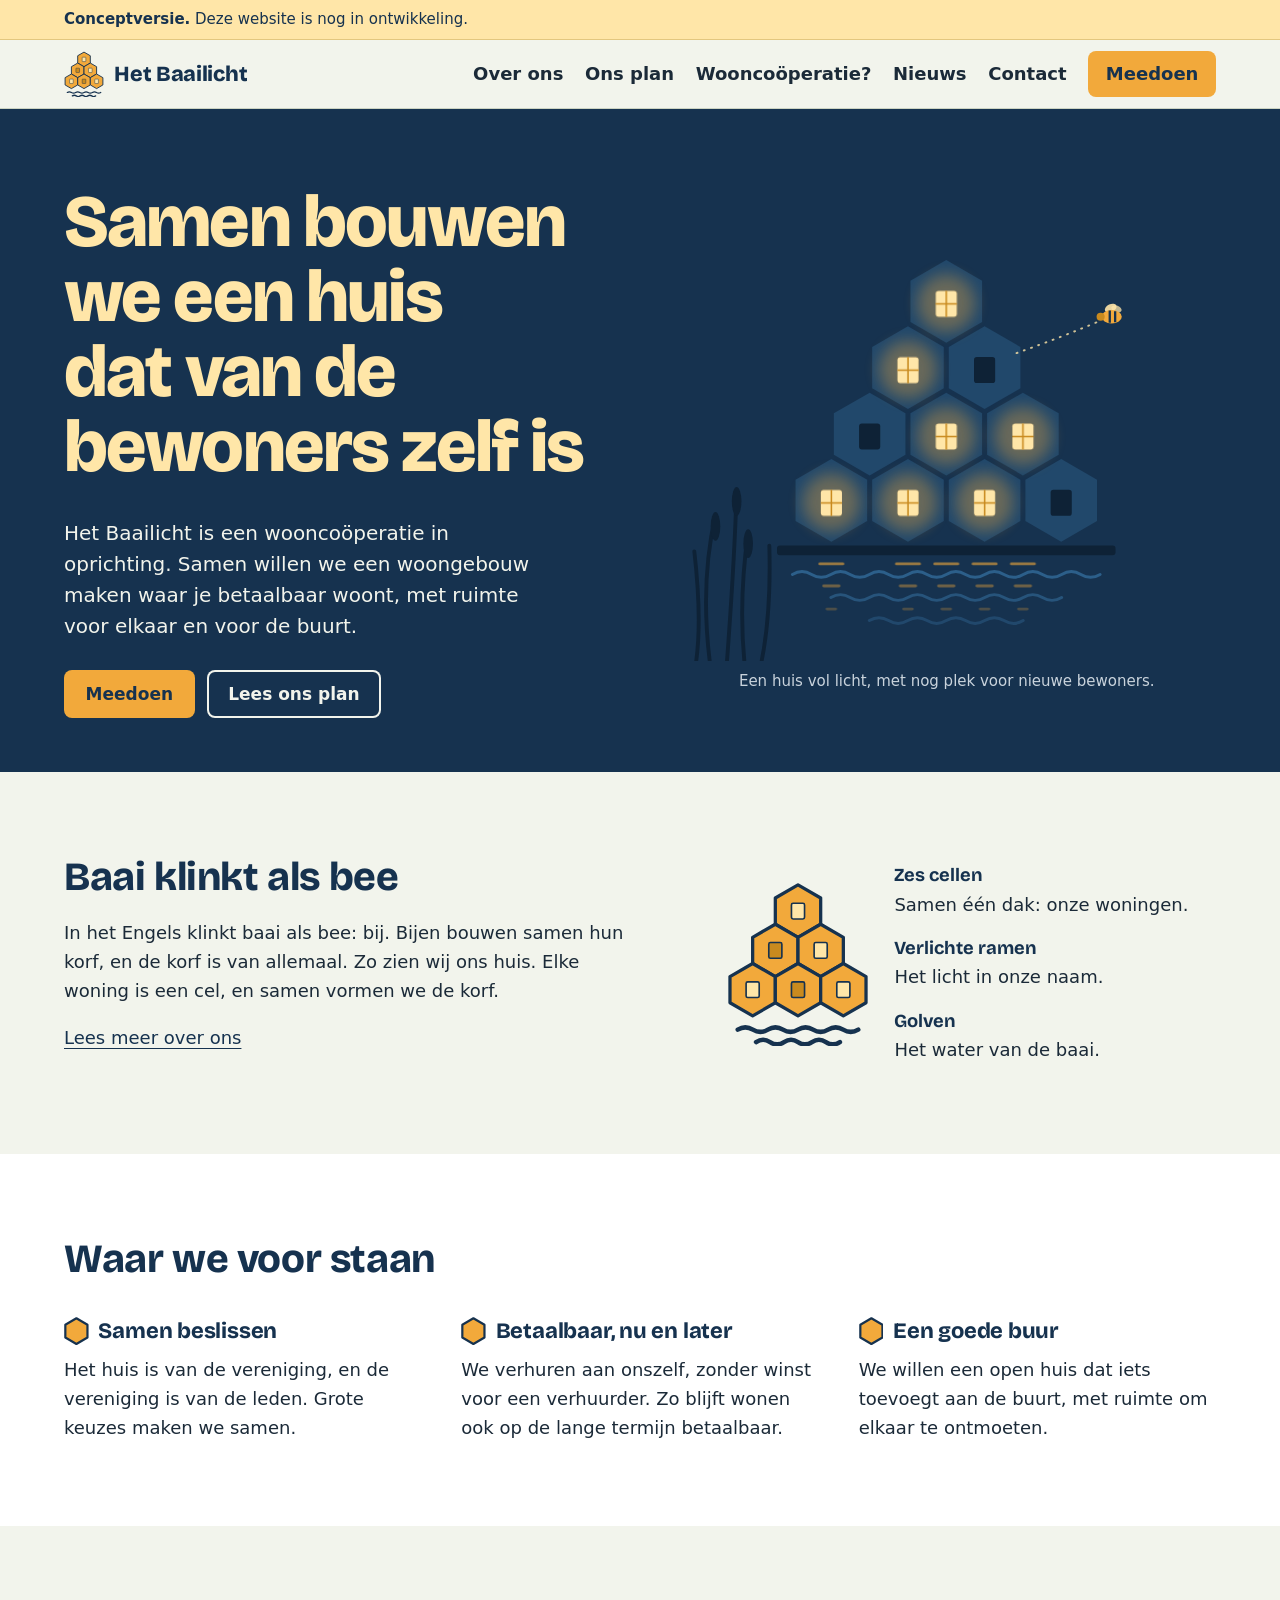
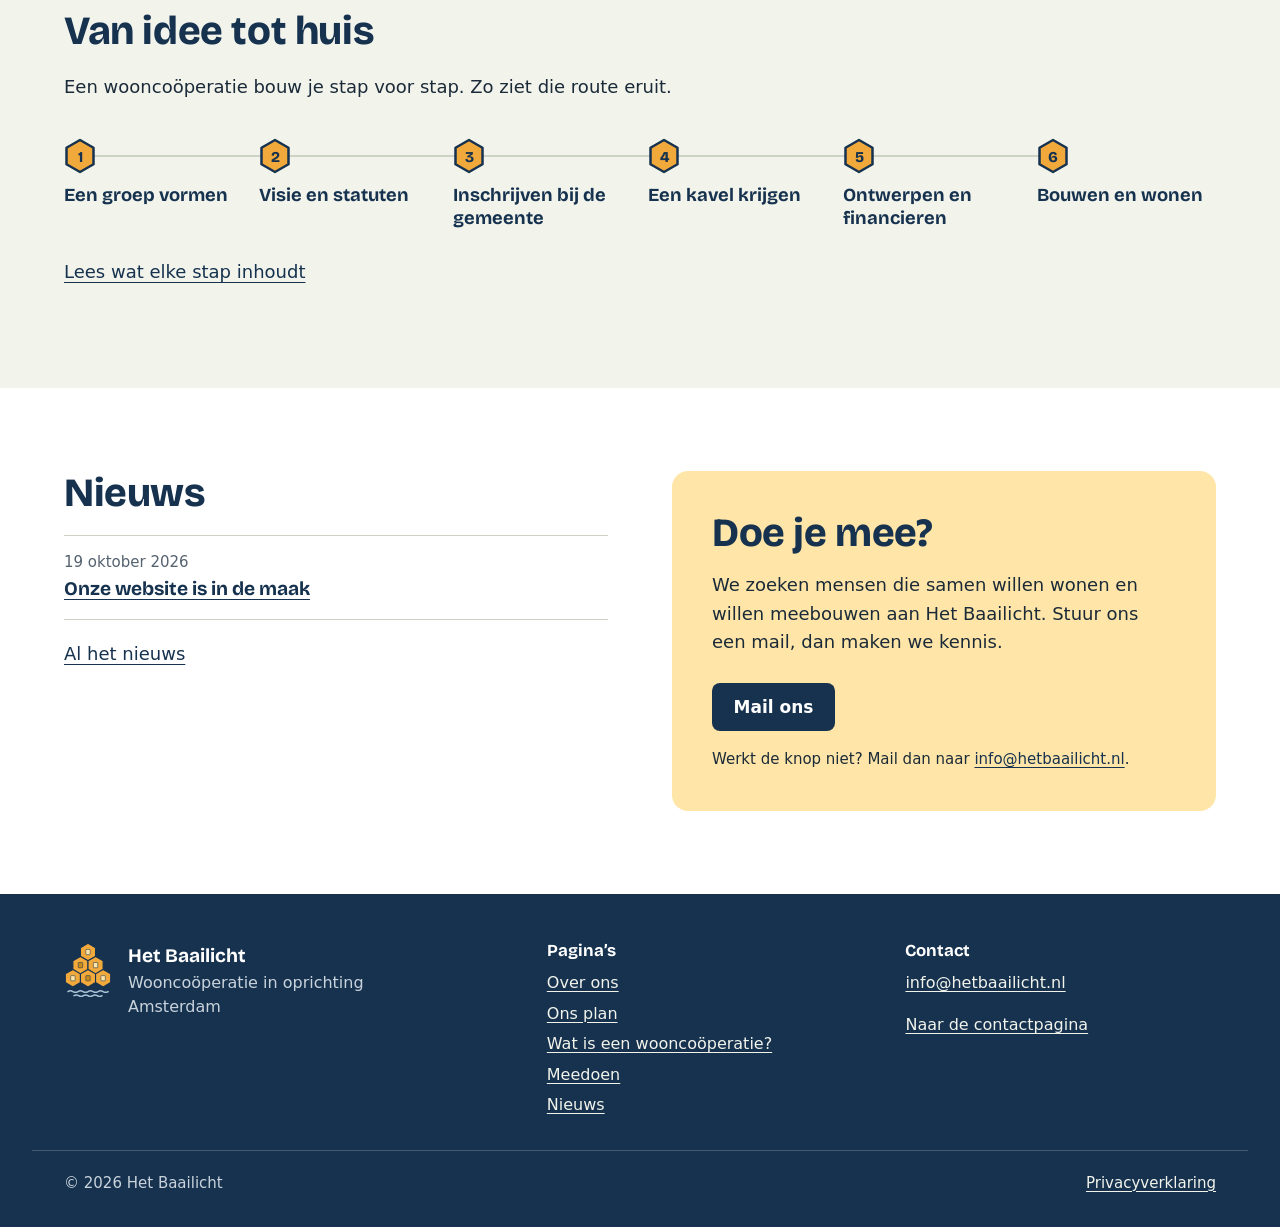
==== commit cc1e61ca: "Teksten algemener: geen interne informatie, plek nog open - Geen informatie uit vergaderingen of sta" ====
--- a/index.html
+++ b/index.html
@@ -6,11 +6,11 @@
 <meta http-equiv="Content-Security-Policy" content="default-src 'none'; script-src 'self'; style-src 'self'; img-src 'self'; font-src 'self'; base-uri 'none'; form-action 'none'; upgrade-insecure-requests">
 <meta name="referrer" content="no-referrer">
 <meta name="robots" content="noindex, nofollow">
-<title>Wooncoöperatie Het Baailicht | Zeeburgereiland, Amsterdam</title>
-<meta name="description" content="Het Baailicht is een wooncoöperatie in oprichting. We willen in Baaibuurt West op Zeeburgereiland een woongebouw maken dat van de bewoners zelf is.">
+<title>Wooncoöperatie Het Baailicht | Samen wonen in Amsterdam</title>
+<meta name="description" content="Het Baailicht is een wooncoöperatie in oprichting. We willen een betaalbaar woongebouw maken dat van de bewoners zelf is. Lees ons plan of doe mee.">
 <meta name="theme-color" content="#F2F4EC">
-<meta property="og:title" content="Wooncoöperatie Het Baailicht | Zeeburgereiland, Amsterdam">
-<meta property="og:description" content="Het Baailicht is een wooncoöperatie in oprichting. We willen in Baaibuurt West op Zeeburgereiland een woongebouw maken dat van de bewoners zelf is.">
+<meta property="og:title" content="Wooncoöperatie Het Baailicht | Samen wonen in Amsterdam">
+<meta property="og:description" content="Het Baailicht is een wooncoöperatie in oprichting. We willen een betaalbaar woongebouw maken dat van de bewoners zelf is. Lees ons plan of doe mee.">
 <meta property="og:type" content="website">
 <meta property="og:locale" content="nl_NL">
 <meta property="og:site_name" content="Het Baailicht">
@@ -27,7 +27,7 @@
 <header class="kop">
   <div class="concept" role="note">
     <div class="wrap">
-      <p><strong>Conceptversie.</strong> De teksten zijn nog niet goedgekeurd door de groep.</p>
+      <p><strong>Conceptversie.</strong> Deze website is nog in ontwikkeling.</p>
     </div>
   </div>
   <div class="wrap kop-binnen">
@@ -50,7 +50,7 @@
   <div class="wrap held-raster">
     <div class="held-tekst">
       <h1 id="held-titel">Samen bouwen we een huis dat van de bewoners zelf is</h1>
-      <p class="intro">Het Baailicht is een wooncoöperatie in oprichting. We willen in Baaibuurt West op Zeeburgereiland een woongebouw maken waar je betaalbaar en samen woont.</p>
+      <p class="intro">Het Baailicht is een wooncoöperatie in oprichting. Samen willen we een woongebouw maken waar je betaalbaar woont, met ruimte voor elkaar en voor de buurt.</p>
       <div class="knoppen">
         <a class="knop knop-honing" href="meedoen.html">Meedoen</a>
         <a class="knop knop-lijn" href="ons-plan.html">Lees ons plan</a>
@@ -59,7 +59,7 @@
     <figure class="held-figuur">
 <svg class="illustratie" viewBox="0 0 560 470" role="img" aria-labelledby="illu-titel illu-uitleg" focusable="false">
 <title id="illu-titel">Een honingraat van woningen aan het water</title>
-<desc id="illu-uitleg">Tien zeshoekige woningen vormen samen een gebouw met een puntdak. In zeven woningen brandt licht, drie zijn nog donker. Een bij vliegt naar een van de donkere woningen.</desc>
+<desc id="illu-uitleg">Zeshoekige woningen vormen samen een gebouw met een puntdak, aan het water. In de meeste ramen brandt licht. Een bij vliegt naar een van de donkere woningen.</desc>
 <defs><filter id="gloed" x="-60%" y="-60%" width="220%" height="220%"><feGaussianBlur stdDeviation="8"/></filter></defs>
 <g class="riet" fill="none" stroke="#0E2236" stroke-width="4" stroke-linecap="round">
 <path d="M34 470 Q24 388 40 318"/>
@@ -164,7 +164,7 @@
 <circle cx="-11.5" cy="0" r="4.2" fill="#C98A1E"/>
 </g>
 </svg>
-      <figcaption>Elk verlicht raam is iemand die al meedoet. In de donkere ramen is nog plek.</figcaption>
+      <figcaption>Een huis vol licht, met nog plek voor nieuwe bewoners.</figcaption>
     </figure>
   </div>
 </section>
@@ -181,7 +181,7 @@
       <dl>
         <div><dt>Zes cellen</dt><dd>Samen één dak: onze woningen.</dd></div>
         <div><dt>Verlichte ramen</dt><dd>Het licht in onze naam.</dd></div>
-        <div><dt>Golven</dt><dd>De baai en het water rond het eiland.</dd></div>
+        <div><dt>Golven</dt><dd>Het water van de baai.</dd></div>
       </dl>
     </div>
   </div>
@@ -191,7 +191,6 @@
   <div class="wrap">
     <div class="sectie-kop">
       <h2 id="waarden-titel">Waar we voor staan</h2>
-      <p class="notitie">Concept. De groep kiest nog de definitieve kernwaarden.</p>
     </div>
     <ul class="waarden">
       <li>
@@ -204,25 +203,25 @@
       </li>
       <li>
         <h3><svg class="hex-icoon" viewBox="0 0 28 32" aria-hidden="true" focusable="false"><polygon points="14,1.5 26.5,8.75 26.5,23.25 14,30.5 1.5,23.25 1.5,8.75" fill="#F2A93B" stroke="#16324F" stroke-width="2.5" stroke-linejoin="round"/></svg>Een goede buur</h3>
-        <p>We willen een open huis dat iets toevoegt aan Baaibuurt West, met ruimte om elkaar te ontmoeten.</p>
+        <p>We willen een open huis dat iets toevoegt aan de buurt, met ruimte om elkaar te ontmoeten.</p>
       </li>
     </ul>
   </div>
 </section>
 
-<section class="sectie" aria-labelledby="stand-titel">
+<section class="sectie" aria-labelledby="route-titel">
   <div class="wrap">
     <div class="sectie-kop">
-      <h2 id="stand-titel">Waar staan we nu?</h2>
-      <p>Een wooncoöperatie bouw je stap voor stap. Dit is onze stand in oktober 2026.</p>
+      <h2 id="route-titel">Van idee tot huis</h2>
+      <p>Een wooncoöperatie bouw je stap voor stap. Zo ziet die route eruit.</p>
     </div>
 <ol class="stappen-kort">
-<li class="stap-klaar"><svg class="marker" viewBox="0 0 32 36" aria-hidden="true" focusable="false"><polygon points="16,2 29.5,9.75 29.5,26.25 16,34 2.5,26.25 2.5,9.75" stroke-linejoin="round"/></svg><span class="stap-naam">Groep gevormd</span><span class="status status-klaar">Klaar</span></li>
-<li class="stap-bezig"><svg class="marker" viewBox="0 0 32 36" aria-hidden="true" focusable="false"><polygon points="16,2 29.5,9.75 29.5,26.25 16,34 2.5,26.25 2.5,9.75" stroke-linejoin="round"/></svg><span class="stap-naam">Visie en statuten</span><span class="status status-bezig">Bezig</span></li>
-<li class="stap-volgende"><svg class="marker" viewBox="0 0 32 36" aria-hidden="true" focusable="false"><polygon points="16,2 29.5,9.75 29.5,26.25 16,34 2.5,26.25 2.5,9.75" stroke-linejoin="round"/></svg><span class="stap-naam">Inschrijven in de kaartenbak</span><span class="status status-volgende">Volgende stap</span></li>
-<li class="stap-later"><svg class="marker" viewBox="0 0 32 36" aria-hidden="true" focusable="false"><polygon points="16,2 29.5,9.75 29.5,26.25 16,34 2.5,26.25 2.5,9.75" stroke-linejoin="round"/></svg><span class="stap-naam">Een kavel krijgen</span><span class="status status-later">Later</span></li>
-<li class="stap-later"><svg class="marker" viewBox="0 0 32 36" aria-hidden="true" focusable="false"><polygon points="16,2 29.5,9.75 29.5,26.25 16,34 2.5,26.25 2.5,9.75" stroke-linejoin="round"/></svg><span class="stap-naam">Ontwerpen en financieren</span><span class="status status-later">Later</span></li>
-<li class="stap-later"><svg class="marker" viewBox="0 0 32 36" aria-hidden="true" focusable="false"><polygon points="16,2 29.5,9.75 29.5,26.25 16,34 2.5,26.25 2.5,9.75" stroke-linejoin="round"/></svg><span class="stap-naam">Bouwen en wonen</span><span class="status status-later">Later</span></li>
+<li><svg class="marker" viewBox="0 0 32 36" aria-hidden="true" focusable="false"><polygon points="16,2 29.5,9.75 29.5,26.25 16,34 2.5,26.25 2.5,9.75" stroke-linejoin="round"/><text x="16" y="18.5" text-anchor="middle" dominant-baseline="central">1</text></svg><span class="stap-naam">Een groep vormen</span></li>
+<li><svg class="marker" viewBox="0 0 32 36" aria-hidden="true" focusable="false"><polygon points="16,2 29.5,9.75 29.5,26.25 16,34 2.5,26.25 2.5,9.75" stroke-linejoin="round"/><text x="16" y="18.5" text-anchor="middle" dominant-baseline="central">2</text></svg><span class="stap-naam">Visie en statuten</span></li>
+<li><svg class="marker" viewBox="0 0 32 36" aria-hidden="true" focusable="false"><polygon points="16,2 29.5,9.75 29.5,26.25 16,34 2.5,26.25 2.5,9.75" stroke-linejoin="round"/><text x="16" y="18.5" text-anchor="middle" dominant-baseline="central">3</text></svg><span class="stap-naam">Inschrijven bij de gemeente</span></li>
+<li><svg class="marker" viewBox="0 0 32 36" aria-hidden="true" focusable="false"><polygon points="16,2 29.5,9.75 29.5,26.25 16,34 2.5,26.25 2.5,9.75" stroke-linejoin="round"/><text x="16" y="18.5" text-anchor="middle" dominant-baseline="central">4</text></svg><span class="stap-naam">Een kavel krijgen</span></li>
+<li><svg class="marker" viewBox="0 0 32 36" aria-hidden="true" focusable="false"><polygon points="16,2 29.5,9.75 29.5,26.25 16,34 2.5,26.25 2.5,9.75" stroke-linejoin="round"/><text x="16" y="18.5" text-anchor="middle" dominant-baseline="central">5</text></svg><span class="stap-naam">Ontwerpen en financieren</span></li>
+<li><svg class="marker" viewBox="0 0 32 36" aria-hidden="true" focusable="false"><polygon points="16,2 29.5,9.75 29.5,26.25 16,34 2.5,26.25 2.5,9.75" stroke-linejoin="round"/><text x="16" y="18.5" text-anchor="middle" dominant-baseline="central">6</text></svg><span class="stap-naam">Bouwen en wonen</span></li>
 </ol>
     <p><a href="ons-plan.html#stappen">Lees wat elke stap inhoudt</a></p>
   </div>
@@ -234,7 +233,6 @@
       <h2 id="nieuws-titel">Nieuws</h2>
       <ul class="nieuws-lijst">
         <li><time datetime="2026-10-19">19 oktober 2026</time><a href="nieuws.html#website">Onze website is in de maak</a></li>
-        <li><time datetime="2026-09-12">12 september 2026</time><a href="nieuws.html#naam">Onze naam is Het Baailicht</a></li>
       </ul>
       <p><a href="nieuws.html">Al het nieuws</a></p>
     </section>
@@ -251,7 +249,7 @@
   <div class="wrap voet-raster">
     <div class="voet-merk">
       <img src="assets/img/logo-mark-donker.svg" alt="" width="48" height="55">
-      <p><strong translate="no">Het Baailicht</strong><br>Wooncoöperatie in oprichting<br>Zeeburgereiland, Amsterdam</p>
+      <p><strong translate="no">Het Baailicht</strong><br>Wooncoöperatie in oprichting<br>Amsterdam</p>
     </div>
     <nav aria-label="Pagina’s">
       <h2 class="voet-kop">Pagina’s</h2>
--- a/assets/css/style.css
+++ b/assets/css/style.css
@@ -541,18 +541,6 @@
   margin-bottom: 0;
 }
 
-.notitie {
-  max-width: var(--leesbreedte);
-  margin: 0 0 1.25rem;
-  padding: 0.7rem 1rem;
-  border-left: 4px solid var(--honing);
-  border-radius: 0 var(--hoek) var(--hoek) 0;
-  background: var(--was);
-  color: var(--inkt);
-  font-size: 0.9375rem;
-  line-height: 1.45;
-}
-
 /* Naam en logo */
 .naam-raster {
   display: grid;
@@ -633,37 +621,7 @@
   }
 }
 
-/* ---------- Stappen (waar staan we nu) ---------- */
-.status {
-  display: inline-block;
-  padding: 0.12rem 0.6rem;
-  border-radius: 999px;
-  font-size: 0.875rem;
-  font-weight: 700;
-  line-height: 1.5;
-  white-space: nowrap;
-}
-
-.status-klaar {
-  background: var(--riet);
-  color: var(--wit);
-}
-
-.status-bezig {
-  background: var(--honing);
-  color: var(--schemer);
-}
-
-.status-volgende {
-  box-shadow: inset 0 0 0 2px var(--schemer);
-  color: var(--schemer);
-}
-
-.status-later {
-  color: var(--gedempt);
-  padding-left: 0;
-}
-
+/* ---------- Stappen: de route van idee tot huis ---------- */
 .marker {
   position: relative;
   z-index: 1;
@@ -674,27 +632,16 @@
 }
 
 .marker polygon {
-  stroke-width: 3;
-}
-
-.stap-klaar .marker polygon {
-  fill: var(--riet);
-  stroke: var(--riet);
-}
-
-.stap-bezig .marker polygon {
   fill: var(--honing);
-  stroke: var(--honing-donker);
-}
-
-.stap-volgende .marker polygon {
-  fill: var(--wit);
   stroke: var(--schemer);
-}
-
-.stap-later .marker polygon {
-  fill: var(--dijk);
-  stroke: #7d8a96;
+  stroke-width: 2.5;
+}
+
+.marker text {
+  fill: var(--schemer);
+  font-family: var(--kop);
+  font-size: 15px;
+  font-weight: 750;
 }
 
 /* Korte versie op de homepage */
@@ -711,7 +658,7 @@
   display: grid;
   grid-template-columns: 2rem 1fr;
   column-gap: 1rem;
-  align-items: start;
+  align-items: center;
   margin: 0;
   padding-bottom: 1.25rem;
 }
@@ -735,7 +682,7 @@
 }
 
 .stappen-kort .marker {
-  grid-row: span 2;
+  align-self: center;
 }
 
 .stap-naam {
@@ -744,11 +691,6 @@
   font-size: 1.15rem;
   font-weight: 700;
   line-height: 1.25;
-}
-
-.stappen-kort .status {
-  justify-self: start;
-  margin-top: 0.2rem;
 }
 
 @media (min-width: 56rem) {
@@ -774,8 +716,8 @@
     border-top: 2px solid var(--lijn);
   }
 
-  .stappen-kort .status {
-    margin-top: 0;
+  .stappen-kort .marker {
+    align-self: flex-start;
   }
 }
 
@@ -814,11 +756,7 @@
 }
 
 .stappen h3 {
-  display: flex;
-  flex-wrap: wrap;
-  align-items: center;
-  gap: 0.35rem 0.75rem;
-  margin: 0.1rem 0 0.35rem;
+  margin: 0.15rem 0 0.35rem;
   font-size: 1.25rem;
 }
 
@@ -916,8 +854,7 @@
   font-size: clamp(1.5rem, 1.3rem + 0.9vw, 2rem);
 }
 
-.tekst > h2:first-child,
-.tekst > .notitie:first-child + h2 {
+.tekst > h2:first-child {
   margin-top: 0;
 }
 
@@ -927,6 +864,11 @@
 
 .stappen-sectie h2 {
   font-size: clamp(1.5rem, 1.3rem + 0.9vw, 2rem);
+}
+
+.stappen-sectie > p {
+  max-width: var(--leesbreedte);
+  margin-bottom: 1.5rem;
 }
 
 .meedoen-blok.los {
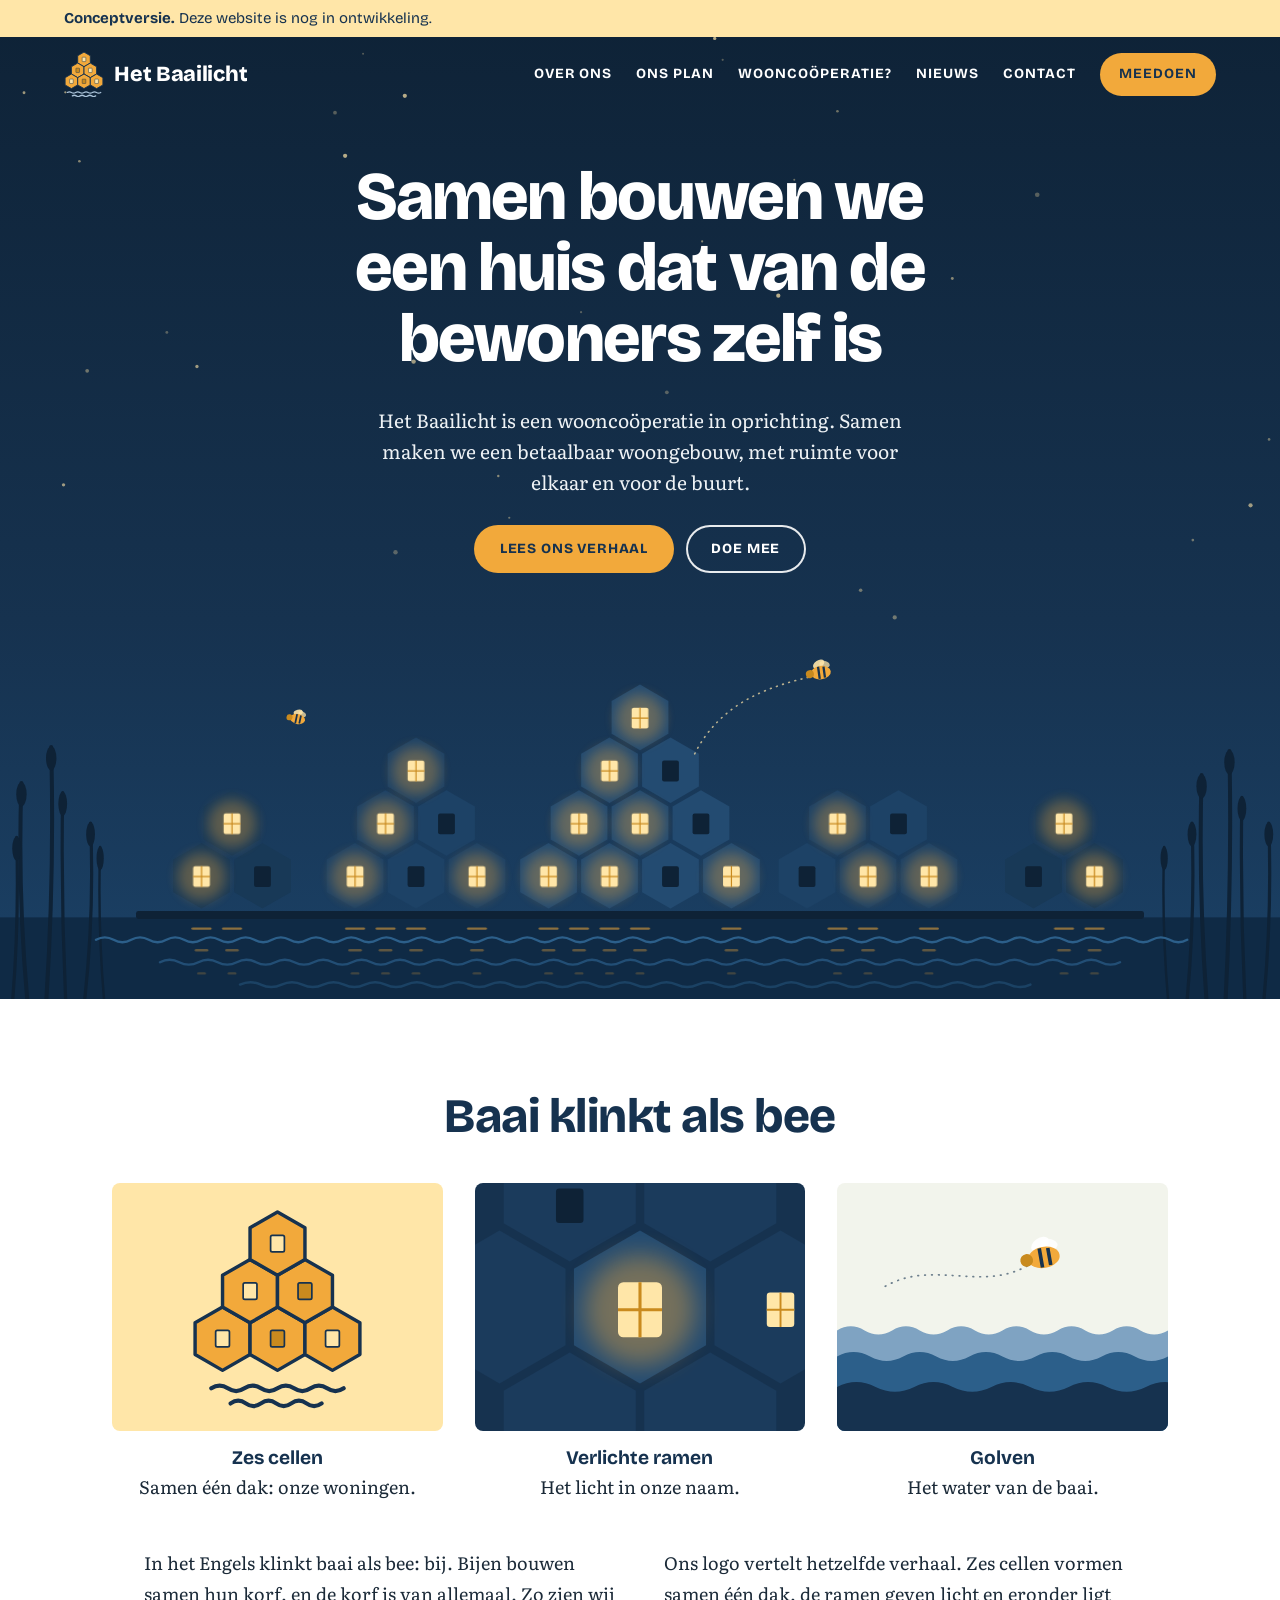
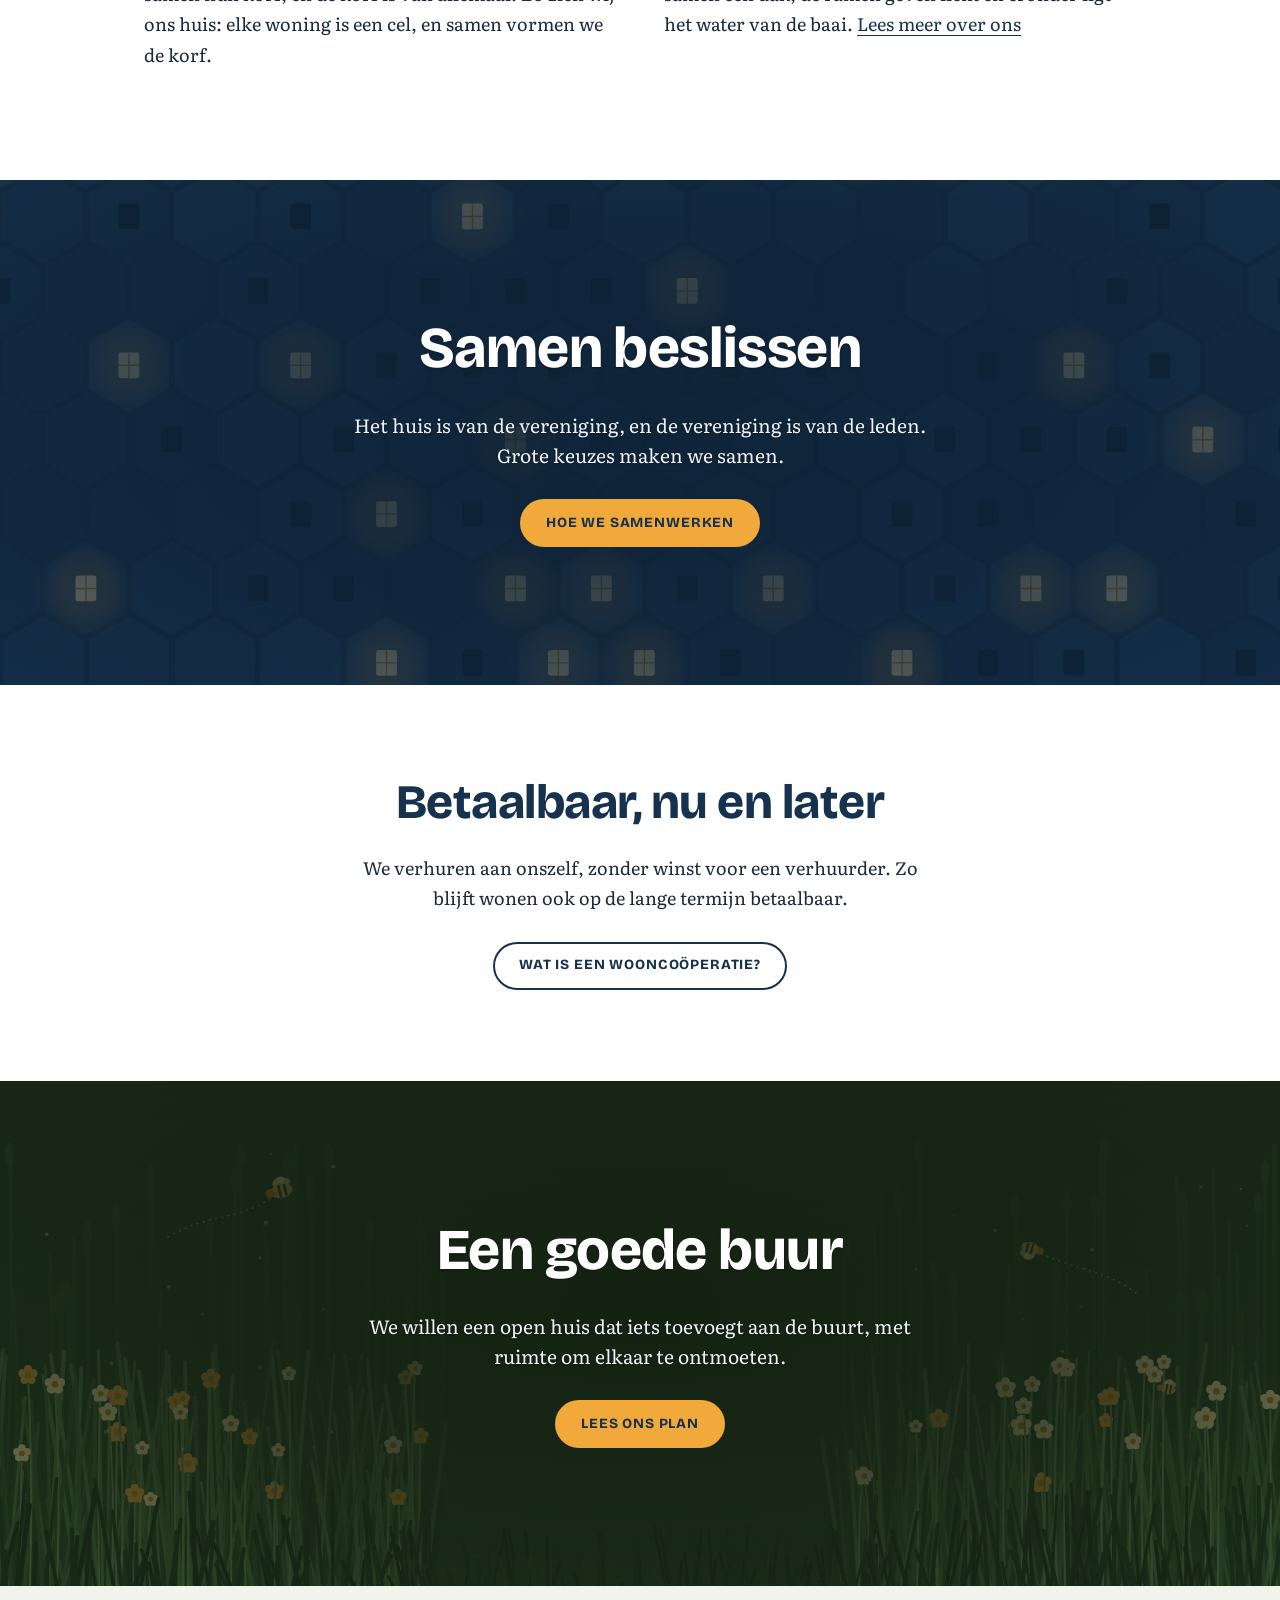
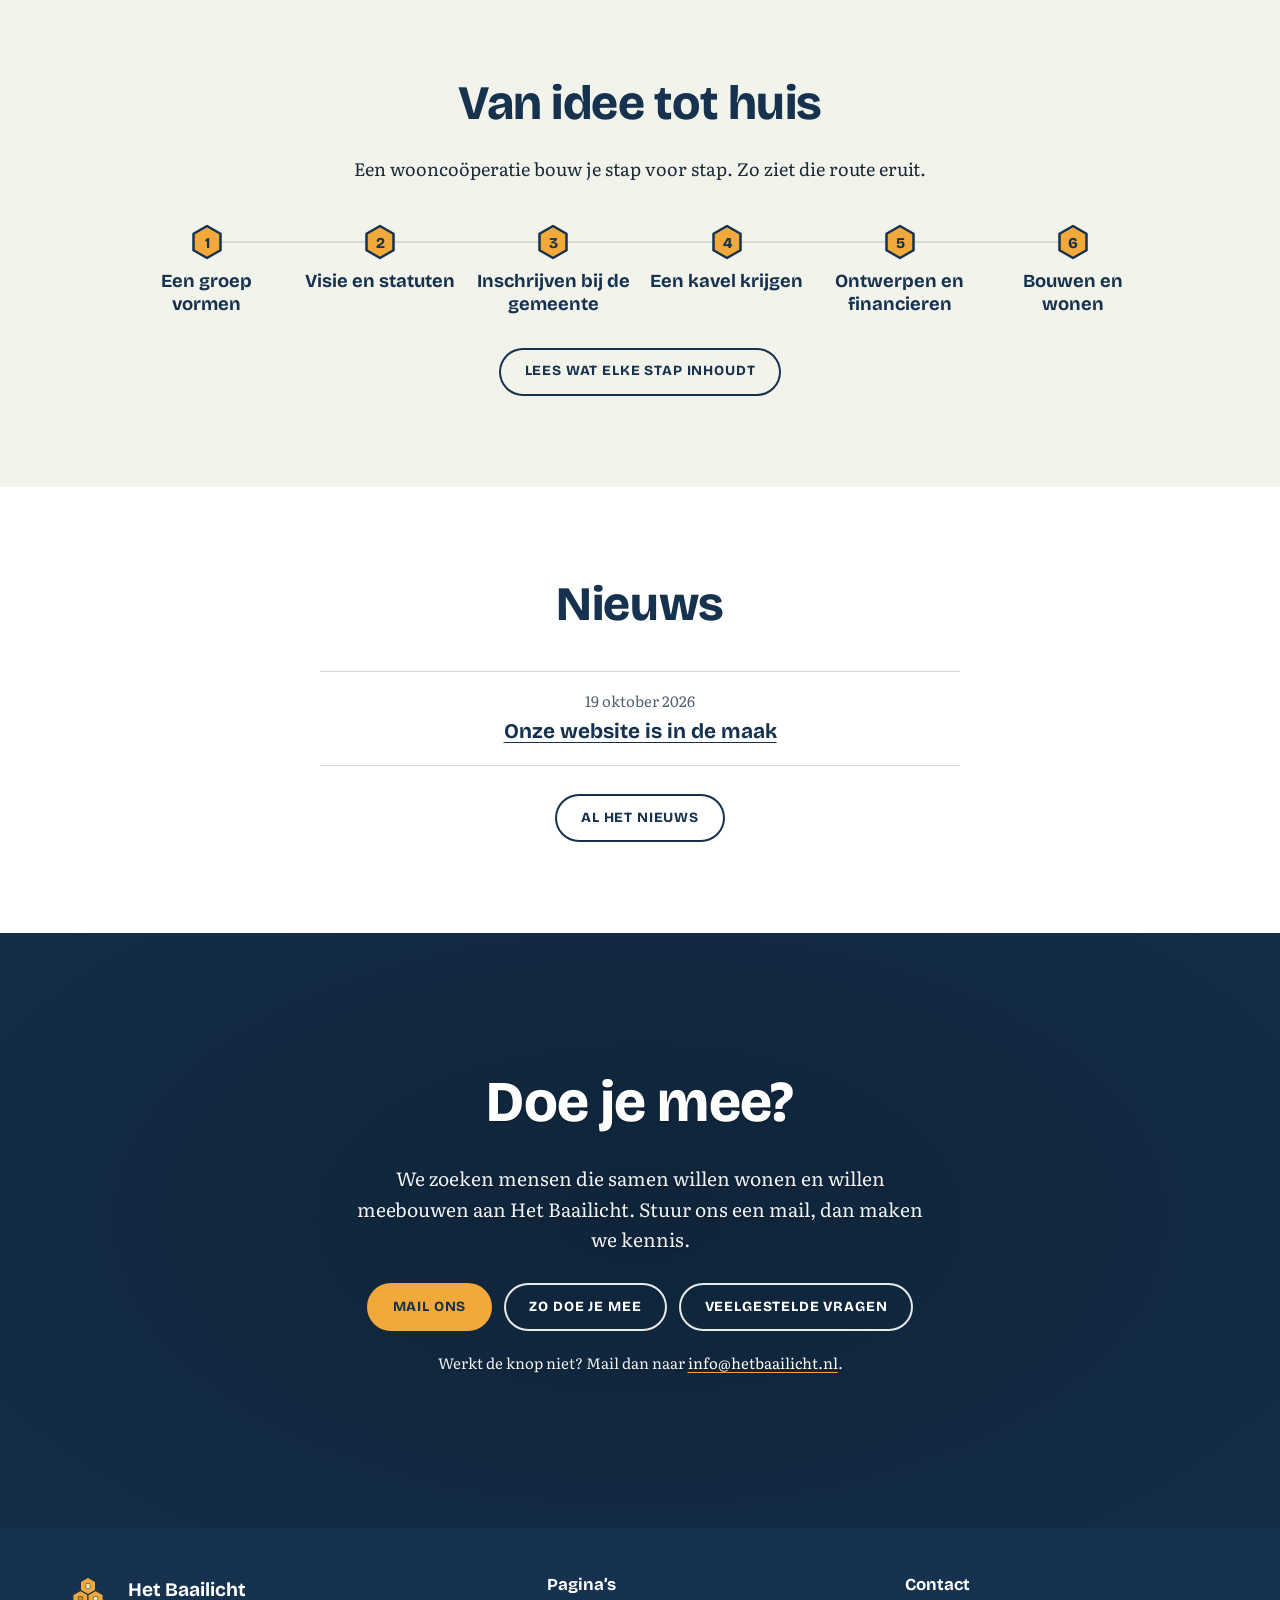
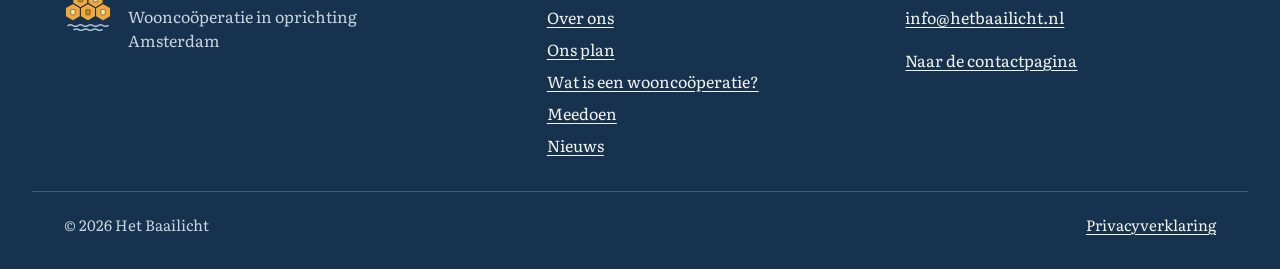
==== commit f3d80bd9: "Nieuwe stijl in de opbouw van De Warren - Kop ligt over het beeld; grote beeldvlakken over de hele b" ====
--- a/index.html
+++ b/index.html
@@ -8,7 +8,7 @@
 <meta name="robots" content="noindex, nofollow">
 <title>Wooncoöperatie Het Baailicht | Samen wonen in Amsterdam</title>
 <meta name="description" content="Het Baailicht is een wooncoöperatie in oprichting. We willen een betaalbaar woongebouw maken dat van de bewoners zelf is. Lees ons plan of doe mee.">
-<meta name="theme-color" content="#F2F4EC">
+<meta name="theme-color" content="#0E2236">
 <meta property="og:title" content="Wooncoöperatie Het Baailicht | Samen wonen in Amsterdam">
 <meta property="og:description" content="Het Baailicht is een wooncoöperatie in oprichting. We willen een betaalbaar woongebouw maken dat van de bewoners zelf is. Lees ons plan of doe mee.">
 <meta property="og:type" content="website">
@@ -18,7 +18,7 @@
 <link rel="icon" href="favicon.svg" type="image/svg+xml">
 <link rel="apple-touch-icon" href="apple-touch-icon.png">
 <link rel="preload" href="assets/fonts/bricolage-grotesque-latin-opsz-wght.woff2" as="font" type="font/woff2" crossorigin>
-<link rel="preload" href="assets/fonts/atkinson-hyperlegible-next-latin-wght.woff2" as="font" type="font/woff2" crossorigin>
+<link rel="preload" href="assets/fonts/literata-latin-wght.woff2" as="font" type="font/woff2" crossorigin>
 <link rel="stylesheet" href="assets/css/style.css">
 <script src="assets/js/main.js"></script>
 </head>
@@ -31,7 +31,7 @@
     </div>
   </div>
   <div class="wrap kop-binnen">
-    <a class="merk" href="index.html" aria-current="page"><img src="assets/img/logo-mark.svg" alt="" width="40" height="46"><span translate="no">Het Baailicht</span></a>
+    <a class="merk" href="index.html" aria-current="page"><img src="assets/img/logo-mark-donker.svg" alt="" width="40" height="46"><span translate="no">Het Baailicht</span></a>
     <button class="menu-knop" type="button" aria-expanded="false" aria-controls="hoofdmenu"><svg class="icoon-open" viewBox="0 0 24 24" aria-hidden="true" focusable="false"><path d="M4 7h16M4 12h16M4 17h16" fill="none" stroke="currentColor" stroke-width="2.4" stroke-linecap="round"/></svg><svg class="icoon-dicht" viewBox="0 0 24 24" aria-hidden="true" focusable="false"><path d="M6 6l12 12M18 6L6 18" fill="none" stroke="currentColor" stroke-width="2.4" stroke-linecap="round"/></svg>Menu</button>
     <nav class="hoofdmenu" id="hoofdmenu" aria-label="Hoofdmenu">
       <ul>
@@ -47,169 +47,333 @@
 </header>
 <main id="inhoud" tabindex="-1">
 <section class="held" aria-labelledby="held-titel">
-  <div class="wrap held-raster">
-    <div class="held-tekst">
-      <h1 id="held-titel">Samen bouwen we een huis dat van de bewoners zelf is</h1>
-      <p class="intro">Het Baailicht is een wooncoöperatie in oprichting. Samen willen we een woongebouw maken waar je betaalbaar woont, met ruimte voor elkaar en voor de buurt.</p>
-      <div class="knoppen">
-        <a class="knop knop-honing" href="meedoen.html">Meedoen</a>
-        <a class="knop knop-lijn" href="ons-plan.html">Lees ons plan</a>
-      </div>
-    </div>
-    <figure class="held-figuur">
-<svg class="illustratie" viewBox="0 0 560 470" role="img" aria-labelledby="illu-titel illu-uitleg" focusable="false">
-<title id="illu-titel">Een honingraat van woningen aan het water</title>
-<desc id="illu-uitleg">Zeshoekige woningen vormen samen een gebouw met een puntdak, aan het water. In de meeste ramen brandt licht. Een bij vliegt naar een van de donkere woningen.</desc>
+<svg class="sterren" viewBox="0 0 1600 900" preserveAspectRatio="xMidYMid slice" aria-hidden="true" focusable="false">
+<g fill="#FFE6A8">
+<circle cx="525.2" cy="101.5" r="1.7" opacity="0.3"/>
+<circle cx="856" cy="217.5" r="1" opacity="0.5"/>
+<circle cx="78.5" cy="254.2" r="1" opacity="0.3"/>
+<circle cx="682.2" cy="466.5" r="1" opacity="0.4"/>
+<circle cx="998.8" cy="531.8" r="1.6" opacity="0.4"/>
+<circle cx="1543" cy="45.2" r="1.9" opacity="0.4"/>
+<circle cx="245" cy="83.6" r="1.3" opacity="0.6"/>
+<circle cx="301.9" cy="334.1" r="1.7" opacity="0.4"/>
+<circle cx="874.5" cy="53.9" r="1" opacity="0.3"/>
+<circle cx="1081.4" cy="250.9" r="1.3" opacity="0.5"/>
+<circle cx="727" cy="181.9" r="1.9" opacity="0.6"/>
+<circle cx="400.8" cy="330.2" r="1.5" opacity="0.6"/>
+<circle cx="1157.9" cy="175.5" r="2.1" opacity="0.3"/>
+<circle cx="672.3" cy="428.9" r="1.1" opacity="0.5"/>
+<circle cx="81.2" cy="380.8" r="1.8" opacity="0.5"/>
+<circle cx="1385.7" cy="189.4" r="1.7" opacity="0.5"/>
+<circle cx="924.6" cy="266.4" r="1.9" opacity="0.7"/>
+<circle cx="759.6" cy="378.6" r="1" opacity="0.6"/>
+<circle cx="1029.5" cy="556.3" r="1.9" opacity="0.4"/>
+<circle cx="621.8" cy="381.1" r="0.9" opacity="0.5"/>
+<circle cx="282.2" cy="83.2" r="1" opacity="0.6"/>
+<circle cx="221.8" cy="153.7" r="1.4" opacity="0.6"/>
+<circle cx="145.7" cy="262.6" r="1.6" opacity="0.6"/>
+<circle cx="1298.1" cy="486.6" r="1.2" opacity="0.4"/>
+<circle cx="579.7" cy="497.5" r="2" opacity="0.3"/>
+<circle cx="294.9" cy="145.3" r="1.2" opacity="0.5"/>
+<circle cx="939" cy="161.9" r="0.9" opacity="0.4"/>
+<circle cx="596" cy="325.8" r="2" opacity="0.6"/>
+<circle cx="824.2" cy="353.5" r="1.7" opacity="0.3"/>
+<circle cx="1423.3" cy="441.2" r="1.9" opacity="0.6"/>
+<circle cx="632.1" cy="235.4" r="1" opacity="0.5"/>
+<circle cx="117.1" cy="56.4" r="1.2" opacity="0.3"/>
+<circle cx="550.5" cy="48.4" r="0.9" opacity="0.3"/>
+<circle cx="178.3" cy="216.3" r="0.9" opacity="0.6"/>
+<circle cx="977.9" cy="100.2" r="1.2" opacity="0.4"/>
+<circle cx="588.1" cy="86.3" r="1.9" opacity="0.7"/>
+<circle cx="746.9" cy="281.3" r="1" opacity="0.3"/>
+<circle cx="554.5" cy="163" r="1.9" opacity="0.3"/>
+<circle cx="56" cy="533.5" r="1.5" opacity="0.3"/>
+<circle cx="867.3" cy="34.6" r="1.5" opacity="0.7"/>
+<circle cx="1366.8" cy="395.9" r="1.2" opacity="0.4"/>
+<circle cx="280.6" cy="436.8" r="1.5" opacity="0.6"/>
+<circle cx="534.3" cy="140.4" r="1.9" opacity="0.7"/>
+<circle cx="1350.1" cy="455.3" r="1.9" opacity="0.6"/>
+<circle cx="373.7" cy="299.5" r="1.3" opacity="0.3"/>
+<circle cx="63.6" cy="170.9" r="1.2" opacity="0.6"/>
+</g></svg>
+  <div class="held-inhoud">
+    <h1 id="held-titel">Samen bouwen we een huis dat van de bewoners zelf is</h1>
+    <p class="intro">Het Baailicht is een wooncoöperatie in oprichting. Samen maken we een betaalbaar woongebouw, met ruimte voor elkaar en voor de buurt.</p>
+    <div class="knoppen">
+      <a class="knop knop-honing" href="over-ons.html">Lees ons verhaal</a>
+      <a class="knop knop-licht" href="meedoen.html">Doe mee</a>
+    </div>
+  </div>
+<svg class="stad" viewBox="0 0 1600 520" preserveAspectRatio="xMidYMax slice" aria-hidden="true" focusable="false">
 <defs><filter id="gloed" x="-60%" y="-60%" width="220%" height="220%"><feGaussianBlur stdDeviation="8"/></filter></defs>
-<g class="riet" fill="none" stroke="#0E2236" stroke-width="4" stroke-linecap="round">
-<path d="M34 470 Q24 388 40 318"/>
-<path d="M52 470 Q60 362 62 292"/>
-<path d="M70 470 Q64 406 74 336"/>
-<path d="M88 470 Q98 420 96 350"/>
-<path d="M20 470 Q26 426 18 356"/>
-</g>
-<g class="riet" fill="#0E2236">
-<ellipse cx="40" cy="330" rx="5" ry="15"/>
-<ellipse cx="62" cy="304" rx="5" ry="15"/>
-<ellipse cx="74" cy="348" rx="5" ry="15"/>
-</g>
-<rect x="104" y="350" width="352" height="10" rx="3" fill="#0E2236"/>
-<g class="cellen" fill="#21486B">
-<polygon points="280.00,53.00 317.24,74.50 317.24,117.50 280.00,139.00 242.76,117.50 242.76,74.50"/>
-<polygon points="240.16,122.00 277.40,143.50 277.40,186.50 240.16,208.00 202.92,186.50 202.92,143.50"/>
-<polygon points="319.84,122.00 357.08,143.50 357.08,186.50 319.84,208.00 282.60,186.50 282.60,143.50"/>
-<polygon points="200.33,191.00 237.56,212.50 237.56,255.50 200.33,277.00 163.09,255.50 163.09,212.50"/>
-<polygon points="280.00,191.00 317.24,212.50 317.24,255.50 280.00,277.00 242.76,255.50 242.76,212.50"/>
-<polygon points="359.67,191.00 396.91,212.50 396.91,255.50 359.67,277.00 322.44,255.50 322.44,212.50"/>
-<polygon points="160.49,260.00 197.73,281.50 197.73,324.50 160.49,346.00 123.25,324.50 123.25,281.50"/>
-<polygon points="240.16,260.00 277.40,281.50 277.40,324.50 240.16,346.00 202.92,324.50 202.92,281.50"/>
-<polygon points="319.84,260.00 357.08,281.50 357.08,324.50 319.84,346.00 282.60,324.50 282.60,281.50"/>
-<polygon points="399.51,260.00 436.75,281.50 436.75,324.50 399.51,346.00 362.27,324.50 362.27,281.50"/>
-</g>
-<g class="ramen-donker" fill="#0E2236">
-<rect x="269" y="85" width="22" height="27" rx="3"/>
-<rect x="229.16" y="154" width="22" height="27" rx="3"/>
-<rect x="308.84" y="154" width="22" height="27" rx="3"/>
-<rect x="189.33" y="223" width="22" height="27" rx="3"/>
-<rect x="269" y="223" width="22" height="27" rx="3"/>
-<rect x="348.67" y="223" width="22" height="27" rx="3"/>
-<rect x="149.49" y="292" width="22" height="27" rx="3"/>
-<rect x="229.16" y="292" width="22" height="27" rx="3"/>
-<rect x="308.84" y="292" width="22" height="27" rx="3"/>
-<rect x="388.51" y="292" width="22" height="27" rx="3"/>
+<rect x="0" y="418" width="1600" height="102" fill="#0F2A45"/>
+<g class="riet">
+<path d="M34 520 Q22 385 26.8 250" fill="none" stroke="#0E2236" stroke-width="5" stroke-linecap="round"/><ellipse cx="26.8" cy="264" rx="6.5" ry="15" fill="#0E2236"/>
+<path d="M58 520 Q68 362.5 64 205" fill="none" stroke="#0E2236" stroke-width="5" stroke-linecap="round"/><ellipse cx="64" cy="219" rx="6.5" ry="15" fill="#0E2236"/>
+<path d="M82 520 Q76 391 78.4 262" fill="none" stroke="#0E2236" stroke-width="4" stroke-linecap="round"/><ellipse cx="78.4" cy="276" rx="5.5" ry="15" fill="#0E2236"/>
+<path d="M106 520 Q118 410 113.2 300" fill="none" stroke="#0E2236" stroke-width="4" stroke-linecap="round"/><ellipse cx="113.2" cy="314" rx="5.5" ry="15" fill="#0E2236"/>
+<path d="M16 520 Q24 419 20.8 318" fill="none" stroke="#0E2236" stroke-width="4" stroke-linecap="round"/><ellipse cx="20.8" cy="332" rx="5.5" ry="15" fill="#0E2236"/>
+<path d="M130 520 Q122 425 125.2 330" fill="none" stroke="#0E2236" stroke-width="3" stroke-linecap="round"/><ellipse cx="125.2" cy="344" rx="4.5" ry="15" fill="#0E2236"/>
+<path d="M1484 520 Q1494 410 1490 300" fill="none" stroke="#0E2236" stroke-width="4" stroke-linecap="round"/><ellipse cx="1490" cy="314" rx="5.5" ry="15" fill="#0E2236"/>
+<path d="M1508 520 Q1498 380 1502 240" fill="none" stroke="#0E2236" stroke-width="5" stroke-linecap="round"/><ellipse cx="1502" cy="254" rx="6.5" ry="15" fill="#0E2236"/>
+<path d="M1532 520 Q1540 365 1536.8 210" fill="none" stroke="#0E2236" stroke-width="5" stroke-linecap="round"/><ellipse cx="1536.8" cy="224" rx="6.5" ry="15" fill="#0E2236"/>
+<path d="M1556 520 Q1550 394 1552.4 268" fill="none" stroke="#0E2236" stroke-width="4" stroke-linecap="round"/><ellipse cx="1552.4" cy="282" rx="5.5" ry="15" fill="#0E2236"/>
+<path d="M1580 520 Q1590 410 1586 300" fill="none" stroke="#0E2236" stroke-width="4" stroke-linecap="round"/><ellipse cx="1586" cy="314" rx="5.5" ry="15" fill="#0E2236"/>
+<path d="M1460 520 Q1452 425 1455.2 330" fill="none" stroke="#0E2236" stroke-width="3" stroke-linecap="round"/><ellipse cx="1455.2" cy="344" rx="4.5" ry="15" fill="#0E2236"/>
+</g>
+<rect x="170" y="410" width="1260" height="10" rx="3" fill="#0E2236"/>
+<g fill="#183957">
+<polygon points="251.9,325 287.4,345.5 287.4,386.5 251.9,407 216.4,386.5 216.4,345.5"/>
+<polygon points="328.1,325 363.6,345.5 363.6,386.5 328.1,407 292.6,386.5 292.6,345.5"/>
+<polygon points="290,259 325.5,279.5 325.5,320.5 290,341 254.5,320.5 254.5,279.5"/>
+</g>
+<g fill="#1D4266">
+<polygon points="443.8,325 479.3,345.5 479.3,386.5 443.8,407 408.3,386.5 408.3,345.5"/>
+<polygon points="520,325 555.5,345.5 555.5,386.5 520,407 484.5,386.5 484.5,345.5"/>
+<polygon points="596.2,325 631.7,345.5 631.7,386.5 596.2,407 560.7,386.5 560.7,345.5"/>
+<polygon points="481.9,259 517.4,279.5 517.4,320.5 481.9,341 446.4,320.5 446.4,279.5"/>
+<polygon points="558.1,259 593.6,279.5 593.6,320.5 558.1,341 522.6,320.5 522.6,279.5"/>
+<polygon points="520,193 555.5,213.5 555.5,254.5 520,275 484.5,254.5 484.5,213.5"/>
+</g>
+<g fill="#234B71">
+<polygon points="685.7,325 721.2,345.5 721.2,386.5 685.7,407 650.2,386.5 650.2,345.5"/>
+<polygon points="761.9,325 797.4,345.5 797.4,386.5 761.9,407 726.4,386.5 726.4,345.5"/>
+<polygon points="838.1,325 873.6,345.5 873.6,386.5 838.1,407 802.6,386.5 802.6,345.5"/>
+<polygon points="914.3,325 949.8,345.5 949.8,386.5 914.3,407 878.8,386.5 878.8,345.5"/>
+<polygon points="723.8,259 759.3,279.5 759.3,320.5 723.8,341 688.3,320.5 688.3,279.5"/>
+<polygon points="800,259 835.5,279.5 835.5,320.5 800,341 764.5,320.5 764.5,279.5"/>
+<polygon points="876.2,259 911.7,279.5 911.7,320.5 876.2,341 840.7,320.5 840.7,279.5"/>
+<polygon points="761.9,193 797.4,213.5 797.4,254.5 761.9,275 726.4,254.5 726.4,213.5"/>
+<polygon points="838.1,193 873.6,213.5 873.6,254.5 838.1,275 802.6,254.5 802.6,213.5"/>
+<polygon points="800,127 835.5,147.5 835.5,188.5 800,209 764.5,188.5 764.5,147.5"/>
+</g>
+<g fill="#1D4266">
+<polygon points="1008.8,325 1044.3,345.5 1044.3,386.5 1008.8,407 973.3,386.5 973.3,345.5"/>
+<polygon points="1085,325 1120.5,345.5 1120.5,386.5 1085,407 1049.5,386.5 1049.5,345.5"/>
+<polygon points="1161.2,325 1196.7,345.5 1196.7,386.5 1161.2,407 1125.7,386.5 1125.7,345.5"/>
+<polygon points="1046.9,259 1082.4,279.5 1082.4,320.5 1046.9,341 1011.4,320.5 1011.4,279.5"/>
+<polygon points="1123.1,259 1158.6,279.5 1158.6,320.5 1123.1,341 1087.6,320.5 1087.6,279.5"/>
+</g>
+<g fill="#183957">
+<polygon points="1291.9,325 1327.4,345.5 1327.4,386.5 1291.9,407 1256.4,386.5 1256.4,345.5"/>
+<polygon points="1368.1,325 1403.6,345.5 1403.6,386.5 1368.1,407 1332.6,386.5 1332.6,345.5"/>
+<polygon points="1330,259 1365.5,279.5 1365.5,320.5 1330,341 1294.5,320.5 1294.5,279.5"/>
+</g>
+<g fill="#0E2236">
+<rect x="241.4" y="354" width="21" height="26" rx="2.5"/>
+<rect x="317.6" y="354" width="21" height="26" rx="2.5"/>
+<rect x="279.5" y="288" width="21" height="26" rx="2.5"/>
+<rect x="433.3" y="354" width="21" height="26" rx="2.5"/>
+<rect x="509.5" y="354" width="21" height="26" rx="2.5"/>
+<rect x="585.7" y="354" width="21" height="26" rx="2.5"/>
+<rect x="471.4" y="288" width="21" height="26" rx="2.5"/>
+<rect x="547.6" y="288" width="21" height="26" rx="2.5"/>
+<rect x="509.5" y="222" width="21" height="26" rx="2.5"/>
+<rect x="675.2" y="354" width="21" height="26" rx="2.5"/>
+<rect x="751.4" y="354" width="21" height="26" rx="2.5"/>
+<rect x="827.6" y="354" width="21" height="26" rx="2.5"/>
+<rect x="903.8" y="354" width="21" height="26" rx="2.5"/>
+<rect x="713.3" y="288" width="21" height="26" rx="2.5"/>
+<rect x="789.5" y="288" width="21" height="26" rx="2.5"/>
+<rect x="865.7" y="288" width="21" height="26" rx="2.5"/>
+<rect x="751.4" y="222" width="21" height="26" rx="2.5"/>
+<rect x="827.6" y="222" width="21" height="26" rx="2.5"/>
+<rect x="789.5" y="156" width="21" height="26" rx="2.5"/>
+<rect x="998.3" y="354" width="21" height="26" rx="2.5"/>
+<rect x="1074.5" y="354" width="21" height="26" rx="2.5"/>
+<rect x="1150.7" y="354" width="21" height="26" rx="2.5"/>
+<rect x="1036.4" y="288" width="21" height="26" rx="2.5"/>
+<rect x="1112.6" y="288" width="21" height="26" rx="2.5"/>
+<rect x="1281.4" y="354" width="21" height="26" rx="2.5"/>
+<rect x="1357.6" y="354" width="21" height="26" rx="2.5"/>
+<rect x="1319.5" y="288" width="21" height="26" rx="2.5"/>
 </g>
 <g class="raam-aan a1">
-<circle cx="280" cy="236" r="30" fill="#F2A93B" opacity="0.35" filter="url(#gloed)"/>
-<rect x="269" y="223" width="22" height="27" rx="3" fill="#FFE6A8"/>
-<path d="M280 223v27M269 236.5h22" stroke="#C98A1E" stroke-width="1.6"/>
+<circle cx="685.7" cy="367" r="30" fill="#F2A93B" opacity="0.32" filter="url(#gloed)"/>
+<rect x="675.2" y="354" width="21" height="26" rx="2.5" fill="#FFE6A8"/><path d="M685.7 354v26M675.2 367h21" stroke="#C98A1E" stroke-width="1.5"/>
 </g>
 <g class="raam-aan a2">
-<circle cx="280" cy="98" r="30" fill="#F2A93B" opacity="0.35" filter="url(#gloed)"/>
-<rect x="269" y="85" width="22" height="27" rx="3" fill="#FFE6A8"/>
-<path d="M280 85v27M269 98.5h22" stroke="#C98A1E" stroke-width="1.6"/>
+<circle cx="761.9" cy="367" r="30" fill="#F2A93B" opacity="0.32" filter="url(#gloed)"/>
+<rect x="751.4" y="354" width="21" height="26" rx="2.5" fill="#FFE6A8"/><path d="M761.9 354v26M751.4 367h21" stroke="#C98A1E" stroke-width="1.5"/>
 </g>
 <g class="raam-aan a3">
-<circle cx="240.16" cy="305" r="30" fill="#F2A93B" opacity="0.35" filter="url(#gloed)"/>
-<rect x="229.16" y="292" width="22" height="27" rx="3" fill="#FFE6A8"/>
-<path d="M240.16 292v27M229.16 305.5h22" stroke="#C98A1E" stroke-width="1.6"/>
+<circle cx="914.3" cy="367" r="30" fill="#F2A93B" opacity="0.32" filter="url(#gloed)"/>
+<rect x="903.8" y="354" width="21" height="26" rx="2.5" fill="#FFE6A8"/><path d="M914.3 354v26M903.8 367h21" stroke="#C98A1E" stroke-width="1.5"/>
 </g>
 <g class="raam-aan a4">
-<circle cx="240.16" cy="167" r="30" fill="#F2A93B" opacity="0.35" filter="url(#gloed)"/>
-<rect x="229.16" y="154" width="22" height="27" rx="3" fill="#FFE6A8"/>
-<path d="M240.16 154v27M229.16 167.5h22" stroke="#C98A1E" stroke-width="1.6"/>
+<circle cx="723.8" cy="301" r="30" fill="#F2A93B" opacity="0.32" filter="url(#gloed)"/>
+<rect x="713.3" y="288" width="21" height="26" rx="2.5" fill="#FFE6A8"/><path d="M723.8 288v26M713.3 301h21" stroke="#C98A1E" stroke-width="1.5"/>
 </g>
 <g class="raam-aan a5">
-<circle cx="359.67" cy="236" r="30" fill="#F2A93B" opacity="0.35" filter="url(#gloed)"/>
-<rect x="348.67" y="223" width="22" height="27" rx="3" fill="#FFE6A8"/>
-<path d="M359.67 223v27M348.67 236.5h22" stroke="#C98A1E" stroke-width="1.6"/>
+<circle cx="800" cy="301" r="30" fill="#F2A93B" opacity="0.32" filter="url(#gloed)"/>
+<rect x="789.5" y="288" width="21" height="26" rx="2.5" fill="#FFE6A8"/><path d="M800 288v26M789.5 301h21" stroke="#C98A1E" stroke-width="1.5"/>
 </g>
 <g class="raam-aan a6">
-<circle cx="319.84" cy="305" r="30" fill="#F2A93B" opacity="0.35" filter="url(#gloed)"/>
-<rect x="308.84" y="292" width="22" height="27" rx="3" fill="#FFE6A8"/>
-<path d="M319.84 292v27M308.84 305.5h22" stroke="#C98A1E" stroke-width="1.6"/>
+<circle cx="761.9" cy="235" r="30" fill="#F2A93B" opacity="0.32" filter="url(#gloed)"/>
+<rect x="751.4" y="222" width="21" height="26" rx="2.5" fill="#FFE6A8"/><path d="M761.9 222v26M751.4 235h21" stroke="#C98A1E" stroke-width="1.5"/>
 </g>
 <g class="raam-aan a7">
-<circle cx="160.49" cy="305" r="30" fill="#F2A93B" opacity="0.35" filter="url(#gloed)"/>
-<rect x="149.49" y="292" width="22" height="27" rx="3" fill="#FFE6A8"/>
-<path d="M160.49 292v27M149.49 305.5h22" stroke="#C98A1E" stroke-width="1.6"/>
-</g>
-<g class="water" fill="none" stroke="#2C5F8A" stroke-width="3" stroke-linecap="round">
-<path d="M120 380 q10 -6 20 0 t20 0 t20 0 t20 0 t20 0 t20 0 t20 0 t20 0 t20 0 t20 0 t20 0 t20 0 t20 0 t20 0 t20 0 t20 0"/>
-<path d="M160 404 q10 -6 20 0 t20 0 t20 0 t20 0 t20 0 t20 0 t20 0 t20 0 t20 0 t20 0 t20 0 t20 0" opacity="0.75"/>
-<path d="M200 428 q10 -6 20 0 t20 0 t20 0 t20 0 t20 0 t20 0 t20 0 t20 0" opacity="0.5"/>
+<circle cx="800" cy="169" r="30" fill="#F2A93B" opacity="0.32" filter="url(#gloed)"/>
+<rect x="789.5" y="156" width="21" height="26" rx="2.5" fill="#FFE6A8"/><path d="M800 156v26M789.5 169h21" stroke="#C98A1E" stroke-width="1.5"/>
+</g>
+<g class="raam-aan a8">
+<circle cx="596.2" cy="367" r="30" fill="#F2A93B" opacity="0.32" filter="url(#gloed)"/>
+<rect x="585.7" y="354" width="21" height="26" rx="2.5" fill="#FFE6A8"/><path d="M596.2 354v26M585.7 367h21" stroke="#C98A1E" stroke-width="1.5"/>
+</g>
+<g class="raam-aan a9">
+<circle cx="443.8" cy="367" r="30" fill="#F2A93B" opacity="0.32" filter="url(#gloed)"/>
+<rect x="433.3" y="354" width="21" height="26" rx="2.5" fill="#FFE6A8"/><path d="M443.8 354v26M433.3 367h21" stroke="#C98A1E" stroke-width="1.5"/>
+</g>
+<g class="raam-aan a10">
+<circle cx="1085" cy="367" r="30" fill="#F2A93B" opacity="0.32" filter="url(#gloed)"/>
+<rect x="1074.5" y="354" width="21" height="26" rx="2.5" fill="#FFE6A8"/><path d="M1085 354v26M1074.5 367h21" stroke="#C98A1E" stroke-width="1.5"/>
+</g>
+<g class="raam-aan a11">
+<circle cx="481.9" cy="301" r="30" fill="#F2A93B" opacity="0.32" filter="url(#gloed)"/>
+<rect x="471.4" y="288" width="21" height="26" rx="2.5" fill="#FFE6A8"/><path d="M481.9 288v26M471.4 301h21" stroke="#C98A1E" stroke-width="1.5"/>
+</g>
+<g class="raam-aan a12">
+<circle cx="1046.9" cy="301" r="30" fill="#F2A93B" opacity="0.32" filter="url(#gloed)"/>
+<rect x="1036.4" y="288" width="21" height="26" rx="2.5" fill="#FFE6A8"/><path d="M1046.9 288v26M1036.4 301h21" stroke="#C98A1E" stroke-width="1.5"/>
+</g>
+<g class="raam-aan a13">
+<circle cx="520" cy="235" r="30" fill="#F2A93B" opacity="0.32" filter="url(#gloed)"/>
+<rect x="509.5" y="222" width="21" height="26" rx="2.5" fill="#FFE6A8"/><path d="M520 222v26M509.5 235h21" stroke="#C98A1E" stroke-width="1.5"/>
+</g>
+<g class="raam-aan a14">
+<circle cx="1161.2" cy="367" r="30" fill="#F2A93B" opacity="0.32" filter="url(#gloed)"/>
+<rect x="1150.7" y="354" width="21" height="26" rx="2.5" fill="#FFE6A8"/><path d="M1161.2 354v26M1150.7 367h21" stroke="#C98A1E" stroke-width="1.5"/>
+</g>
+<g class="raam-aan a15">
+<circle cx="251.9" cy="367" r="30" fill="#F2A93B" opacity="0.32" filter="url(#gloed)"/>
+<rect x="241.4" y="354" width="21" height="26" rx="2.5" fill="#FFE6A8"/><path d="M251.9 354v26M241.4 367h21" stroke="#C98A1E" stroke-width="1.5"/>
+</g>
+<g class="raam-aan a16">
+<circle cx="1368.1" cy="367" r="30" fill="#F2A93B" opacity="0.32" filter="url(#gloed)"/>
+<rect x="1357.6" y="354" width="21" height="26" rx="2.5" fill="#FFE6A8"/><path d="M1368.1 354v26M1357.6 367h21" stroke="#C98A1E" stroke-width="1.5"/>
+</g>
+<g class="raam-aan a17">
+<circle cx="290" cy="301" r="30" fill="#F2A93B" opacity="0.32" filter="url(#gloed)"/>
+<rect x="279.5" y="288" width="21" height="26" rx="2.5" fill="#FFE6A8"/><path d="M290 288v26M279.5 301h21" stroke="#C98A1E" stroke-width="1.5"/>
+</g>
+<g class="raam-aan a18">
+<circle cx="1330" cy="301" r="30" fill="#F2A93B" opacity="0.32" filter="url(#gloed)"/>
+<rect x="1319.5" y="288" width="21" height="26" rx="2.5" fill="#FFE6A8"/><path d="M1330 288v26M1319.5 301h21" stroke="#C98A1E" stroke-width="1.5"/>
+</g>
+<g fill="none" stroke="#2C5F8A" stroke-width="3" stroke-linecap="round">
+<path d="M120 446 q11 -6 22 0 t22 0 t22 0 t22 0 t22 0 t22 0 t22 0 t22 0 t22 0 t22 0 t22 0 t22 0 t22 0 t22 0 t22 0 t22 0 t22 0 t22 0 t22 0 t22 0 t22 0 t22 0 t22 0 t22 0 t22 0 t22 0 t22 0 t22 0 t22 0 t22 0 t22 0 t22 0 t22 0 t22 0 t22 0 t22 0 t22 0 t22 0 t22 0 t22 0 t22 0 t22 0 t22 0 t22 0 t22 0 t22 0 t22 0 t22 0 t22 0 t22 0 t22 0 t22 0 t22 0 t22 0 t22 0 t22 0 t22 0 t22 0 t22 0 t22 0 t22 0 t22 0"/>
+<path d="M200 474 q12 -6 24 0 t24 0 t24 0 t24 0 t24 0 t24 0 t24 0 t24 0 t24 0 t24 0 t24 0 t24 0 t24 0 t24 0 t24 0 t24 0 t24 0 t24 0 t24 0 t24 0 t24 0 t24 0 t24 0 t24 0 t24 0 t24 0 t24 0 t24 0 t24 0 t24 0 t24 0 t24 0 t24 0 t24 0 t24 0 t24 0 t24 0 t24 0 t24 0 t24 0 t24 0 t24 0 t24 0 t24 0 t24 0 t24 0 t24 0 t24 0 t24 0 t24 0" opacity="0.7"/>
+<path d="M300 502 q13 -6 26 0 t26 0 t26 0 t26 0 t26 0 t26 0 t26 0 t26 0 t26 0 t26 0 t26 0 t26 0 t26 0 t26 0 t26 0 t26 0 t26 0 t26 0 t26 0 t26 0 t26 0 t26 0 t26 0 t26 0 t26 0 t26 0 t26 0 t26 0 t26 0 t26 0 t26 0 t26 0 t26 0 t26 0 t26 0 t26 0 t26 0 t26 0" opacity="0.45"/>
 </g>
 <g class="spiegel" stroke="#F2A93B" stroke-width="3" stroke-linecap="round">
-<path d="M148.49 369h24" opacity="0.6"/>
-<path d="M152.49 392h16" opacity="0.4"/>
-<path d="M155.99 416h9" opacity="0.25"/>
-<path d="M228.16 369h24" opacity="0.6"/>
-<path d="M232.16 392h16" opacity="0.4"/>
-<path d="M235.66 416h9" opacity="0.25"/>
-<path d="M268 369h24" opacity="0.6"/>
-<path d="M272 392h16" opacity="0.4"/>
-<path d="M275.5 416h9" opacity="0.25"/>
-<path d="M307.84 369h24" opacity="0.6"/>
-<path d="M311.84 392h16" opacity="0.4"/>
-<path d="M315.34 416h9" opacity="0.25"/>
-<path d="M347.67 369h24" opacity="0.6"/>
-<path d="M351.67 392h16" opacity="0.4"/>
-<path d="M355.17 416h9" opacity="0.25"/>
-</g>
-<path class="vliegroute" d="M436 118 C412 128 392 136 349.84 151" fill="none" stroke="#FFE6A8" stroke-width="2" stroke-linecap="round" stroke-dasharray="1 7" opacity="0.8"/>
-<g class="bij" transform="translate(452 112)">
-<ellipse cx="-1" cy="-9" rx="6.5" ry="4" transform="rotate(-25 -1 -9)" fill="#FFE6A8" opacity="0.9"/>
-<ellipse cx="5" cy="-8" rx="5.5" ry="3.5" transform="rotate(20 5 -8)" fill="#FFE6A8" opacity="0.75"/>
-<ellipse cx="0" cy="0" rx="10.5" ry="7" fill="#F2A93B"/>
-<path d="M-2 -6.4v12.8M3.6 -5.7v11.4" stroke="#16324F" stroke-width="2.4"/>
-<circle cx="-11.5" cy="0" r="4.2" fill="#C98A1E"/>
-</g>
+<path d="M240.9 432h22" opacity="0.55"/>
+<path d="M244.9 459h14" opacity="0.35"/>
+<path d="M247.9 488h8" opacity="0.22"/>
+<path d="M279 432h22" opacity="0.55"/>
+<path d="M283 459h14" opacity="0.35"/>
+<path d="M286 488h8" opacity="0.22"/>
+<path d="M432.8 432h22" opacity="0.55"/>
+<path d="M436.8 459h14" opacity="0.35"/>
+<path d="M439.8 488h8" opacity="0.22"/>
+<path d="M470.9 432h22" opacity="0.55"/>
+<path d="M474.9 459h14" opacity="0.35"/>
+<path d="M477.9 488h8" opacity="0.22"/>
+<path d="M509 432h22" opacity="0.55"/>
+<path d="M513 459h14" opacity="0.35"/>
+<path d="M516 488h8" opacity="0.22"/>
+<path d="M585.2 432h22" opacity="0.55"/>
+<path d="M589.2 459h14" opacity="0.35"/>
+<path d="M592.2 488h8" opacity="0.22"/>
+<path d="M674.7 432h22" opacity="0.55"/>
+<path d="M678.7 459h14" opacity="0.35"/>
+<path d="M681.7 488h8" opacity="0.22"/>
+<path d="M712.8 432h22" opacity="0.55"/>
+<path d="M716.8 459h14" opacity="0.35"/>
+<path d="M719.8 488h8" opacity="0.22"/>
+<path d="M750.9 432h22" opacity="0.55"/>
+<path d="M754.9 459h14" opacity="0.35"/>
+<path d="M757.9 488h8" opacity="0.22"/>
+<path d="M789 432h22" opacity="0.55"/>
+<path d="M793 459h14" opacity="0.35"/>
+<path d="M796 488h8" opacity="0.22"/>
+<path d="M903.3 432h22" opacity="0.55"/>
+<path d="M907.3 459h14" opacity="0.35"/>
+<path d="M910.3 488h8" opacity="0.22"/>
+<path d="M1035.9 432h22" opacity="0.55"/>
+<path d="M1039.9 459h14" opacity="0.35"/>
+<path d="M1042.9 488h8" opacity="0.22"/>
+<path d="M1074 432h22" opacity="0.55"/>
+<path d="M1078 459h14" opacity="0.35"/>
+<path d="M1081 488h8" opacity="0.22"/>
+<path d="M1150.2 432h22" opacity="0.55"/>
+<path d="M1154.2 459h14" opacity="0.35"/>
+<path d="M1157.2 488h8" opacity="0.22"/>
+<path d="M1319 432h22" opacity="0.55"/>
+<path d="M1323 459h14" opacity="0.35"/>
+<path d="M1326 488h8" opacity="0.22"/>
+<path d="M1357.1 432h22" opacity="0.55"/>
+<path d="M1361.1 459h14" opacity="0.35"/>
+<path d="M1364.1 488h8" opacity="0.22"/>
+</g>
+<path d="M1010 118 C960 130 900 150 868.1 214" fill="none" stroke="#FFE6A8" stroke-width="2" stroke-linecap="round" stroke-dasharray="1 7" opacity="0.7"/>
+<g transform="translate(1026 112) rotate(-8) scale(1.2)"><ellipse cx="-1" cy="-9" rx="6.5" ry="4" transform="rotate(-25 -1 -9)" fill="#FFE6A8" opacity="0.9"/><ellipse cx="5" cy="-8" rx="5.5" ry="3.5" transform="rotate(20 5 -8)" fill="#FFE6A8" opacity="0.75"/><ellipse cx="0" cy="0" rx="10.5" ry="7" fill="#F2A93B"/><path d="M-2 -6.4v12.8M3.6 -5.7v11.4" stroke="#16324F" stroke-width="2.4"/><circle cx="-11.5" cy="0" r="4.2" fill="#C98A1E"/></g>
+<g transform="translate(372 170) rotate(12) scale(0.9)"><ellipse cx="-1" cy="-9" rx="6.5" ry="4" transform="rotate(-25 -1 -9)" fill="#FFE6A8" opacity="0.9"/><ellipse cx="5" cy="-8" rx="5.5" ry="3.5" transform="rotate(20 5 -8)" fill="#FFE6A8" opacity="0.75"/><ellipse cx="0" cy="0" rx="10.5" ry="7" fill="#F2A93B"/><path d="M-2 -6.4v12.8M3.6 -5.7v11.4" stroke="#16324F" stroke-width="2.4"/><circle cx="-11.5" cy="0" r="4.2" fill="#C98A1E"/></g>
 </svg>
-      <figcaption>Een huis vol licht, met nog plek voor nieuwe bewoners.</figcaption>
-    </figure>
-  </div>
 </section>
 
 <section class="sectie" aria-labelledby="naam-titel">
-  <div class="wrap naam-raster">
-    <div class="tekst-blok">
-      <h2 id="naam-titel">Baai klinkt als bee</h2>
-      <p>In het Engels klinkt baai als bee: bij. Bijen bouwen samen hun korf, en de korf is van allemaal. Zo zien wij ons huis. Elke woning is een cel, en samen vormen we de korf.</p>
-      <p><a href="over-ons.html">Lees meer over ons</a></p>
-    </div>
-    <div class="logo-uitleg">
-      <img src="assets/img/logo-mark.svg" alt="Het logo van Het Baailicht: zes zeshoeken vormen samen een dak boven twee golven." width="144" height="165">
-      <dl>
-        <div><dt>Zes cellen</dt><dd>Samen één dak: onze woningen.</dd></div>
-        <div><dt>Verlichte ramen</dt><dd>Het licht in onze naam.</dd></div>
-        <div><dt>Golven</dt><dd>Het water van de baai.</dd></div>
-      </dl>
-    </div>
-  </div>
-</section>
-
-<section class="sectie sectie-wit" aria-labelledby="waarden-titel">
   <div class="wrap">
     <div class="sectie-kop">
-      <h2 id="waarden-titel">Waar we voor staan</h2>
-    </div>
-    <ul class="waarden">
-      <li>
-        <h3><svg class="hex-icoon" viewBox="0 0 28 32" aria-hidden="true" focusable="false"><polygon points="14,1.5 26.5,8.75 26.5,23.25 14,30.5 1.5,23.25 1.5,8.75" fill="#F2A93B" stroke="#16324F" stroke-width="2.5" stroke-linejoin="round"/></svg>Samen beslissen</h3>
-        <p>Het huis is van de vereniging, en de vereniging is van de leden. Grote keuzes maken we samen.</p>
-      </li>
-      <li>
-        <h3><svg class="hex-icoon" viewBox="0 0 28 32" aria-hidden="true" focusable="false"><polygon points="14,1.5 26.5,8.75 26.5,23.25 14,30.5 1.5,23.25 1.5,8.75" fill="#F2A93B" stroke="#16324F" stroke-width="2.5" stroke-linejoin="round"/></svg>Betaalbaar, nu en later</h3>
-        <p>We verhuren aan onszelf, zonder winst voor een verhuurder. Zo blijft wonen ook op de lange termijn betaalbaar.</p>
-      </li>
-      <li>
-        <h3><svg class="hex-icoon" viewBox="0 0 28 32" aria-hidden="true" focusable="false"><polygon points="14,1.5 26.5,8.75 26.5,23.25 14,30.5 1.5,23.25 1.5,8.75" fill="#F2A93B" stroke="#16324F" stroke-width="2.5" stroke-linejoin="round"/></svg>Een goede buur</h3>
-        <p>We willen een open huis dat iets toevoegt aan de buurt, met ruimte om elkaar te ontmoeten.</p>
-      </li>
-    </ul>
-  </div>
-</section>
-
-<section class="sectie" aria-labelledby="route-titel">
+      <h2 id="naam-titel">Baai klinkt als bee</h2>
+    </div>
+    <div class="drie-beelden">
+      <figure>
+        <img src="assets/img/naam-cellen.svg" alt="" width="480" height="360" loading="lazy">
+        <figcaption><strong>Zes cellen</strong>Samen één dak: onze woningen.</figcaption>
+      </figure>
+      <figure>
+        <img src="assets/img/naam-ramen.svg" alt="" width="480" height="360" loading="lazy">
+        <figcaption><strong>Verlichte ramen</strong>Het licht in onze naam.</figcaption>
+      </figure>
+      <figure>
+        <img src="assets/img/naam-golven.svg" alt="" width="480" height="360" loading="lazy">
+        <figcaption><strong>Golven</strong>Het water van de baai.</figcaption>
+      </figure>
+    </div>
+    <div class="twee-kolommen">
+      <p>In het Engels klinkt baai als bee: bij. Bijen bouwen samen hun korf, en de korf is van allemaal. Zo zien wij ons huis: elke woning is een cel, en samen vormen we de korf.</p>
+      <p>Ons logo vertelt hetzelfde verhaal. Zes cellen vormen samen één dak, de ramen geven licht en eronder ligt het water van de baai. <a href="over-ons.html">Lees meer over ons</a></p>
+    </div>
+  </div>
+</section>
+
+<section class="band band-honingraat" aria-labelledby="samen-titel">
+  <img class="band-beeld" src="assets/img/band-honingraat.svg" alt="" width="1600" height="700" loading="lazy">
+  <div class="band-inhoud">
+    <h2 id="samen-titel">Samen beslissen</h2>
+    <p>Het huis is van de vereniging, en de vereniging is van de leden. Grote keuzes maken we samen.</p>
+    <div class="knoppen"><a class="knop knop-honing" href="over-ons.html#samenwerken">Hoe we samenwerken</a></div>
+  </div>
+</section>
+
+<section class="sectie" aria-labelledby="betaalbaar-titel">
+  <div class="wrap midden">
+    <h2 id="betaalbaar-titel">Betaalbaar, nu en later</h2>
+    <p>We verhuren aan onszelf, zonder winst voor een verhuurder. Zo blijft wonen ook op de lange termijn betaalbaar.</p>
+    <div class="knoppen"><a class="knop knop-donker" href="wooncooperatie.html">Wat is een wooncoöperatie?</a></div>
+  </div>
+</section>
+
+<section class="band band-groen" aria-labelledby="buur-titel">
+  <img class="band-beeld" src="assets/img/band-groen.svg" alt="" width="1600" height="700" loading="lazy">
+  <div class="band-inhoud">
+    <h2 id="buur-titel">Een goede buur</h2>
+    <p>We willen een open huis dat iets toevoegt aan de buurt, met ruimte om elkaar te ontmoeten.</p>
+    <div class="knoppen"><a class="knop knop-honing" href="ons-plan.html">Lees ons plan</a></div>
+  </div>
+</section>
+
+<section class="sectie sectie-dijk" aria-labelledby="route-titel">
   <div class="wrap">
     <div class="sectie-kop">
       <h2 id="route-titel">Van idee tot huis</h2>
@@ -223,27 +387,35 @@
 <li><svg class="marker" viewBox="0 0 32 36" aria-hidden="true" focusable="false"><polygon points="16,2 29.5,9.75 29.5,26.25 16,34 2.5,26.25 2.5,9.75" stroke-linejoin="round"/><text x="16" y="18.5" text-anchor="middle" dominant-baseline="central">5</text></svg><span class="stap-naam">Ontwerpen en financieren</span></li>
 <li><svg class="marker" viewBox="0 0 32 36" aria-hidden="true" focusable="false"><polygon points="16,2 29.5,9.75 29.5,26.25 16,34 2.5,26.25 2.5,9.75" stroke-linejoin="round"/><text x="16" y="18.5" text-anchor="middle" dominant-baseline="central">6</text></svg><span class="stap-naam">Bouwen en wonen</span></li>
 </ol>
-    <p><a href="ons-plan.html#stappen">Lees wat elke stap inhoudt</a></p>
-  </div>
-</section>
-
-<div class="sectie sectie-wit">
-  <div class="wrap duo">
-    <section aria-labelledby="nieuws-titel">
+    <div class="knoppen"><a class="knop knop-donker" href="ons-plan.html#stappen">Lees wat elke stap inhoudt</a></div>
+  </div>
+</section>
+
+<section class="sectie" aria-labelledby="nieuws-titel">
+  <div class="wrap">
+    <div class="sectie-kop">
       <h2 id="nieuws-titel">Nieuws</h2>
-      <ul class="nieuws-lijst">
-        <li><time datetime="2026-10-19">19 oktober 2026</time><a href="nieuws.html#website">Onze website is in de maak</a></li>
-      </ul>
-      <p><a href="nieuws.html">Al het nieuws</a></p>
-    </section>
-    <section class="meedoen-blok" aria-labelledby="meedoen-titel">
-      <h2 id="meedoen-titel">Doe je mee?</h2>
-      <p>We zoeken mensen die samen willen wonen en willen meebouwen aan Het Baailicht. Stuur ons een mail, dan maken we kennis.</p>
-      <a class="knop knop-blauw" href="mailto:info@hetbaailicht.nl?subject=Ik%20wil%20meedoen%20met%20Het%20Baailicht&amp;body=Hoi%20Het%20Baailicht%2C%0D%0A%0D%0AMijn%20naam%20is%3A%20%0D%0AIk%20wil%20meedoen%20omdat%3A%20%0D%0A%0D%0AGroet%2C%0D%0A">Mail ons</a>
-      <p class="klein">Werkt de knop niet? Mail dan naar <a href="mailto:info@hetbaailicht.nl">info@hetbaailicht.nl</a>.</p>
-    </section>
-  </div>
-</div>
+    </div>
+    <ul class="nieuws-lijst">
+      <li><time datetime="2026-10-19">19 oktober 2026</time><a href="nieuws.html#website">Onze website is in de maak</a></li>
+    </ul>
+    <div class="knoppen"><a class="knop knop-donker" href="nieuws.html">Al het nieuws</a></div>
+  </div>
+</section>
+
+<section class="band band-water" aria-labelledby="meedoen-titel">
+  <img class="band-beeld" src="assets/img/band-water.svg" alt="" width="1600" height="700" loading="lazy">
+  <div class="band-inhoud">
+    <h2 id="meedoen-titel">Doe je mee?</h2>
+    <p>We zoeken mensen die samen willen wonen en willen meebouwen aan Het Baailicht. Stuur ons een mail, dan maken we kennis.</p>
+    <div class="knoppen">
+      <a class="knop knop-honing" href="mailto:info@hetbaailicht.nl?subject=Ik%20wil%20meedoen%20met%20Het%20Baailicht&amp;body=Hoi%20Het%20Baailicht%2C%0D%0A%0D%0AMijn%20naam%20is%3A%20%0D%0AIk%20wil%20meedoen%20omdat%3A%20%0D%0A%0D%0AGroet%2C%0D%0A">Mail ons</a>
+      <a class="knop knop-licht" href="meedoen.html">Zo doe je mee</a>
+      <a class="knop knop-licht" href="wooncooperatie.html#vragen">Veelgestelde vragen</a>
+    </div>
+    <p class="klein-licht">Werkt de knop niet? Mail dan naar <a href="mailto:info@hetbaailicht.nl">info@hetbaailicht.nl</a>.</p>
+  </div>
+</section>
 </main>
 <footer class="voet">
   <div class="wrap voet-raster">
--- a/assets/css/style.css
+++ b/assets/css/style.css
@@ -1,5 +1,7 @@
 /* ==========================================================================
    Het Baailicht — stylesheet
+   Opbouw in de stijl van De Warren: grote beeldvlakken over de hele breedte,
+   gecentreerde koppen, ronde knoppen, afgewisseld met rustige witte blokken.
    Eén bestand, geen framework. Kleuren en maten staan bovenaan als variabelen.
    ========================================================================== */
 
@@ -13,9 +15,9 @@
 }
 
 @font-face {
-  font-family: "Atkinson Hyperlegible Next";
-  src: url("../fonts/atkinson-hyperlegible-next-latin-wght.woff2") format("woff2");
-  font-weight: 200 800;
+  font-family: "Literata";
+  src: url("../fonts/literata-latin-wght.woff2") format("woff2");
+  font-weight: 200 900;
   font-style: normal;
   font-display: swap;
 }
@@ -23,31 +25,38 @@
 /* ---------- Huisstijl ---------- */
 :root {
   /* Kleuren */
-  --schemer: #16324f;        /* donkerblauw: koppen, links, bovenkant homepage, voettekst */
-  --schemer-licht: #21486b;  /* cellen in de illustratie */
-  --schemer-diep: #0e2236;   /* donkere ramen, silhouetten */
-  --honing: #f2a93b;         /* het licht: ramen, knoppen op donker */
+  --schemer: #16324f;        /* donkerblauw: koppen, links, voettekst */
+  --diep: #0e2236;           /* nachtblauw: bovenkant homepage */
+  --honing: #f2a93b;         /* het licht: knoppen, ramen */
   --honing-hover: #f6bc5e;
-  --honing-donker: #8a5a10;  /* randen bij honing */
-  --was: #ffe6a8;            /* zachte gloed */
-  --riet: #47643d;           /* groen van het eiland */
-  --dijk: #f2f4ec;           /* achtergrond */
+  --honing-donker: #8a5a10;
+  --was: #ffe6a8;            /* zachte gloed: conceptmelding, meedoen-blok */
+  --riet: #47643d;
+  --dijk: #f2f4ec;           /* rustige achtergrond tussen de beeldvlakken */
   --wit: #ffffff;
   --inkt: #1b2a38;           /* lopende tekst */
   --gedempt: #556270;        /* kleine, minder belangrijke tekst */
-  --lijn: #ccd3c2;           /* scheidingslijnen */
-  --voet-tekst: #c9d3dc;     /* tekst op donkerblauw */
+  --lijn: #d6dbd0;           /* scheidingslijnen */
+  --licht-tekst: #eef2f5;    /* tekst op donker beeld */
+  --voet-tekst: #c9d3dc;
 
   /* Letters */
   --kop: "Bricolage Grotesque", "Arial Narrow", system-ui, sans-serif;
-  --tekst: "Atkinson Hyperlegible Next", system-ui, -apple-system, "Segoe UI", Roboto, sans-serif;
+  --tekst: "Literata", Georgia, "Times New Roman", serif;
 
   /* Maten */
   --breed: 72rem;
   --leesbreedte: 40rem;
   --rand: clamp(1rem, 0.6rem + 2vw, 2rem);
-  --sectie: clamp(3rem, 2rem + 4vw, 6rem);
+  --sectie: clamp(3.5rem, 2.5rem + 4vw, 6.5rem);
+  --kop-ruimte: 8.5rem;      /* ruimte voor de kop die over het beeld ligt */
   --hoek: 0.5rem;
+}
+
+@media (min-width: 40rem) {
+  :root {
+    --kop-ruimte: 7.25rem;
+  }
 }
 
 /* ---------- Basis ---------- */
@@ -60,16 +69,15 @@
 html {
   -webkit-text-size-adjust: 100%;
   text-size-adjust: 100%;
-  scroll-padding-top: 1rem;
 }
 
 body {
   margin: 0;
-  background: var(--dijk);
+  background: var(--wit);
   color: var(--inkt);
   font-family: var(--tekst);
   font-size: 1.125rem;
-  line-height: 1.6;
+  line-height: 1.7;
   text-rendering: optimizeLegibility;
 }
 
@@ -100,13 +108,13 @@
 }
 
 h1 {
-  font-size: clamp(2.25rem, 1.5rem + 3vw, 3.5rem);
+  font-size: clamp(2.4rem, 1.5rem + 3.4vw, 4rem);
   font-weight: 800;
   letter-spacing: -0.02em;
 }
 
 h2 {
-  font-size: clamp(1.75rem, 1.4rem + 1.4vw, 2.5rem);
+  font-size: clamp(2rem, 1.5rem + 2vw, 3rem);
 }
 
 h3 {
@@ -184,10 +192,11 @@
   position: absolute;
   left: 1rem;
   top: -10rem;
-  z-index: 10;
+  z-index: 50;
   padding: 0.75rem 1rem;
   background: var(--schemer);
   color: var(--wit);
+  font-family: var(--kop);
   font-weight: 700;
   border-radius: var(--hoek);
 }
@@ -197,24 +206,31 @@
   outline-color: var(--honing);
 }
 
-/* ---------- Conceptmelding ---------- */
+/* ---------- Kop van de site: ligt over het beeld, zoals bij De Warren ---------- */
+.kop {
+  position: absolute;
+  top: 0;
+  left: 0;
+  right: 0;
+  z-index: 20;
+  color: var(--wit);
+}
+
+.kop :focus-visible {
+  outline-color: var(--honing);
+}
+
 .concept {
   background: var(--was);
   color: var(--schemer);
+  font-family: var(--kop);
   font-size: 0.9375rem;
   line-height: 1.4;
-  border-bottom: 1px solid #e3c77f;
 }
 
 .concept p {
   margin: 0;
-  padding-block: 0.55rem;
-}
-
-/* ---------- Kop van de site ---------- */
-.kop {
-  background: var(--dijk);
-  border-bottom: 1px solid var(--lijn);
+  padding-block: 0.5rem;
 }
 
 .kop-binnen {
@@ -223,14 +239,14 @@
   align-items: center;
   justify-content: space-between;
   gap: 0.5rem 1.5rem;
-  padding-block: 0.7rem;
+  padding-block: 0.9rem;
 }
 
 .merk {
   display: inline-flex;
   align-items: center;
   gap: 0.65rem;
-  color: var(--schemer);
+  color: var(--wit);
   font-family: var(--kop);
   font-size: 1.35rem;
   font-weight: 800;
@@ -255,13 +271,16 @@
   align-items: center;
   gap: 0.5rem;
   min-height: 2.75rem;
-  padding: 0.5rem 0.9rem;
-  border: 2px solid var(--schemer);
-  border-radius: var(--hoek);
+  padding: 0.5rem 1.1rem;
+  border: 2px solid rgba(255, 255, 255, 0.85);
+  border-radius: 999px;
   background: transparent;
-  color: var(--schemer);
-  font: inherit;
+  color: var(--wit);
+  font-family: var(--kop);
+  font-size: 0.875rem;
   font-weight: 700;
+  letter-spacing: 0.06em;
+  text-transform: uppercase;
   cursor: pointer;
 }
 
@@ -283,7 +302,7 @@
   display: flex;
   flex-wrap: wrap;
   align-items: center;
-  gap: 0.25rem 1.35rem;
+  gap: 0.25rem 1.5rem;
   margin: 0;
   padding: 0;
   list-style: none;
@@ -296,29 +315,31 @@
 .hoofdmenu a {
   display: inline-block;
   padding: 0.45rem 0;
-  color: var(--inkt);
-  font-weight: 600;
+  color: var(--wit);
+  font-family: var(--kop);
+  font-size: 0.875rem;
+  font-weight: 700;
+  letter-spacing: 0.07em;
   text-decoration: none;
+  text-transform: uppercase;
 }
 
 .hoofdmenu a:hover {
-  color: var(--schemer);
   text-decoration: underline;
   text-decoration-thickness: 2px;
-  text-decoration-color: var(--honing-donker);
+  text-decoration-color: var(--honing);
+  text-underline-offset: 0.35em;
 }
 
 .hoofdmenu a[aria-current="page"] {
-  color: var(--schemer);
-  box-shadow: inset 0 -3px 0 var(--schemer);
+  box-shadow: inset 0 -2px 0 var(--honing);
 }
 
 .hoofdmenu .menu-meedoen a {
-  padding: 0.55rem 1.1rem;
-  border-radius: var(--hoek);
+  padding: 0.6rem 1.2rem;
+  border-radius: 999px;
   background: var(--honing);
   color: var(--schemer);
-  font-weight: 700;
 }
 
 .hoofdmenu .menu-meedoen a:hover {
@@ -327,7 +348,7 @@
 }
 
 .hoofdmenu .menu-meedoen a[aria-current="page"] {
-  box-shadow: inset 0 0 0 2px var(--schemer);
+  box-shadow: inset 0 0 0 2px var(--wit);
 }
 
 /* Smal scherm met JavaScript: menu achter een knop */
@@ -343,52 +364,59 @@
 
   .js .hoofdmenu.is-open {
     display: block;
+    flex: 0 0 calc(100% + 2 * var(--rand));
+    margin-inline: calc(-1 * var(--rand));
+    padding: 0.25rem var(--rand) 1rem;
+    background: var(--diep);
+    box-shadow: 0 12px 24px rgba(0, 0, 0, 0.25);
   }
 
   .js .hoofdmenu ul {
     flex-direction: column;
     align-items: stretch;
     gap: 0;
-    padding-bottom: 0.75rem;
   }
 
   .js .hoofdmenu a {
     display: block;
-    padding: 0.8rem 0;
-    border-top: 1px solid var(--lijn);
+    padding: 0.85rem 0;
+    border-top: 1px solid rgba(255, 255, 255, 0.15);
   }
 
   .js .hoofdmenu a[aria-current="page"] {
-    box-shadow: inset 4px 0 0 var(--schemer);
+    box-shadow: inset 4px 0 0 var(--honing);
     padding-left: 0.85rem;
   }
 
   .js .hoofdmenu .menu-meedoen a {
     margin-top: 0.75rem;
-    padding: 0.8rem 1rem;
+    padding: 0.85rem 1rem;
     border-top: 0;
     text-align: center;
   }
 
   .js .hoofdmenu .menu-meedoen a[aria-current="page"] {
-    box-shadow: inset 0 0 0 2px var(--schemer);
+    box-shadow: inset 0 0 0 2px var(--wit);
     padding-left: 1rem;
   }
 }
 
-/* ---------- Knoppen ---------- */
+/* ---------- Knoppen: rond, zoals bij De Warren ---------- */
 .knop {
   display: inline-flex;
   align-items: center;
   justify-content: center;
   min-height: 3rem;
-  padding: 0.7rem 1.35rem;
-  border-radius: var(--hoek);
-  font-size: 1.0625rem;
-  font-weight: 700;
+  padding: 0.8rem 1.6rem;
+  border-radius: 999px;
+  font-family: var(--kop);
+  font-size: 0.875rem;
+  font-weight: 750;
+  letter-spacing: 0.06em;
   line-height: 1.2;
   text-align: center;
   text-decoration: none;
+  text-transform: uppercase;
 }
 
 .knop:hover {
@@ -404,88 +432,88 @@
   background: var(--honing-hover);
 }
 
-.knop-blauw {
-  background: var(--schemer);
+.knop-licht {
   color: var(--wit);
-}
-
-.knop-blauw:hover {
-  background: #1f4466;
-}
-
-.knop-lijn {
-  color: var(--dijk);
-  box-shadow: inset 0 0 0 2px var(--dijk);
-}
-
-.knop-lijn:hover {
-  background: rgba(255, 255, 255, 0.1);
+  box-shadow: inset 0 0 0 2px rgba(255, 255, 255, 0.9);
+}
+
+.knop-licht:hover {
+  background: rgba(255, 255, 255, 0.12);
+}
+
+.knop-donker {
+  color: var(--schemer);
+  box-shadow: inset 0 0 0 2px var(--schemer);
+}
+
+.knop-donker:hover {
+  background: rgba(22, 50, 79, 0.06);
 }
 
 .knoppen {
   display: flex;
   flex-wrap: wrap;
+  justify-content: center;
   gap: 0.75rem;
   margin-top: 1.75rem;
 }
 
-/* ---------- Homepage: bovenkant met de verlichte korf ---------- */
+/* ---------- Homepage: bovenkant met de honingraat-stad aan het water ---------- */
 .held {
+  position: relative;
+  display: flex;
+  flex-direction: column;
+  min-height: min(100svh, 62rem);
   overflow: hidden;
-  background: var(--schemer);
-  color: var(--dijk);
-  padding-block: clamp(2.5rem, 1.5rem + 4vw, 5rem) clamp(2rem, 1rem + 3vw, 4rem);
+  background: linear-gradient(180deg, #0e2236 0%, #16324f 62%, #1b4166 100%);
+  color: var(--wit);
 }
 
 .held :focus-visible {
   outline-color: var(--honing);
 }
 
-.held-raster {
-  display: grid;
-  gap: 2rem;
-  align-items: center;
+.held .sterren {
+  position: absolute;
+  inset: 0;
+  width: 100%;
+  height: 100%;
+  pointer-events: none;
+}
+
+.held-inhoud {
+  position: relative;
+  z-index: 1;
+  display: flex;
+  flex: 1;
+  flex-direction: column;
+  justify-content: center;
+  padding: calc(var(--kop-ruimte) + clamp(1rem, 0.5rem + 3vw, 3.5rem)) var(--rand) 0;
+  text-align: center;
 }
 
 .held h1 {
-  max-width: 14ch;
-  margin-bottom: 0.45em;
-  color: var(--was);
-  font-size: clamp(2.5rem, 1.3rem + 4.4vw, 4.6rem);
-  line-height: 1.02;
+  max-width: 15ch;
+  margin: 0 auto 0.45em;
+  color: var(--wit);
+  font-size: clamp(2.4rem, 1.3rem + 3.8vw, 4.25rem);
+  line-height: 1.04;
   letter-spacing: -0.025em;
 }
 
 .held .intro {
-  max-width: 31rem;
-  margin: 0;
-  font-size: 1.25rem;
-  line-height: 1.55;
-}
-
-.held-figuur {
-  margin: 0;
-}
-
-.held-figuur .illustratie {
+  max-width: 36rem;
+  margin: 0 auto;
+  color: var(--licht-tekst);
+  font-size: 1.2rem;
+  line-height: 1.6;
+}
+
+.held .stad {
+  position: relative;
   width: 100%;
-  max-width: 34rem;
-  margin-inline: auto;
-}
-
-.held-figuur figcaption {
-  max-width: 30rem;
-  margin: 0.5rem auto 0;
-  color: var(--voet-tekst);
-  font-size: 0.9375rem;
-  text-align: center;
-}
-
-@media (min-width: 56rem) {
-  .held-raster {
-    grid-template-columns: minmax(0, 1.05fr) minmax(0, 1fr);
-    gap: 3rem;
-  }
+  height: clamp(13rem, 30vw, 25rem);
+  margin-top: clamp(1.5rem, 1rem + 2vw, 3rem);
 }
 
 /* De ramen gaan één voor één aan: het enige bewegende moment op de site */
@@ -495,17 +523,28 @@
   animation: licht-aan 0.7s ease-out forwards;
 }
 
-.a1 { animation-delay: 0.5s; }
-.a2 { animation-delay: 0.85s; }
-.a3 { animation-delay: 1.2s; }
-.a4 { animation-delay: 1.55s; }
-.a5 { animation-delay: 1.9s; }
-.a6 { animation-delay: 2.25s; }
-.a7 { animation-delay: 2.6s; }
+.a1 { animation-delay: 0.6s; }
+.a2 { animation-delay: 0.78s; }
+.a3 { animation-delay: 0.96s; }
+.a4 { animation-delay: 1.14s; }
+.a5 { animation-delay: 1.32s; }
+.a6 { animation-delay: 1.5s; }
+.a7 { animation-delay: 1.68s; }
+.a8 { animation-delay: 1.86s; }
+.a9 { animation-delay: 2.04s; }
+.a10 { animation-delay: 2.22s; }
+.a11 { animation-delay: 2.4s; }
+.a12 { animation-delay: 2.58s; }
+.a13 { animation-delay: 2.76s; }
+.a14 { animation-delay: 2.94s; }
+.a15 { animation-delay: 3.12s; }
+.a16 { animation-delay: 3.3s; }
+.a17 { animation-delay: 3.48s; }
+.a18 { animation-delay: 3.66s; }
 
 .spiegel {
   animation-duration: 1.4s;
-  animation-delay: 3s;
+  animation-delay: 3.9s;
 }
 
 @keyframes licht-aan {
@@ -523,101 +562,187 @@
   }
 }
 
-/* ---------- Secties ---------- */
+/* ---------- Beeldvlakken over de hele breedte ---------- */
+.band {
+  position: relative;
+  isolation: isolate;
+  overflow: hidden;
+  padding-block: clamp(4.5rem, 3rem + 7vw, 9rem);
+  background: var(--schemer);
+  color: var(--licht-tekst);
+  text-align: center;
+  text-shadow: 0 1px 2px rgba(0, 0, 0, 0.35);
+  --band-sluier: radial-gradient(ellipse 70% 75% at 50% 50%, rgba(14, 34, 54, 0.88) 0%, rgba(14, 34, 54, 0.6) 55%, rgba(14, 34, 54, 0.25) 100%);
+}
+
+.band-water {
+  --band-sluier: radial-gradient(ellipse 60% 70% at 50% 48%, rgba(14, 34, 54, 0.8) 0%, rgba(14, 34, 54, 0.45) 60%, rgba(14, 34, 54, 0.05) 100%);
+}
+
+.band-groen {
+  background: #2a4326;
+  --band-sluier: radial-gradient(ellipse 65% 75% at 50% 45%, rgba(20, 33, 18, 0.9) 0%, rgba(20, 33, 18, 0.6) 55%, rgba(20, 33, 18, 0.2) 100%);
+}
+
+.band-beeld {
+  position: absolute;
+  inset: 0;
+  z-index: -2;
+  width: 100%;
+  height: 100%;
+  object-fit: cover;
+}
+
+/* Een donkere sluier over het beeld, zodat de tekst altijd goed leesbaar is */
+.band::before {
+  content: "";
+  position: absolute;
+  inset: 0;
+  z-index: -1;
+  background: linear-gradient(rgba(14, 34, 54, 0.5), rgba(14, 34, 54, 0.5)), var(--band-sluier);
+}
+
+.band-groen::before {
+  background: linear-gradient(rgba(20, 33, 18, 0.5), rgba(20, 33, 18, 0.5)), var(--band-sluier);
+}
+
+.band-water::before {
+  background: linear-gradient(rgba(14, 34, 54, 0.3), rgba(14, 34, 54, 0.3)), var(--band-sluier);
+}
+
+.band .knop {
+  text-shadow: none;
+}
+
+.band :focus-visible {
+  outline-color: var(--honing);
+}
+
+.band-inhoud {
+  max-width: 46rem;
+  margin-inline: auto;
+  padding-inline: var(--rand);
+}
+
+.band h1,
+.band h2 {
+  color: var(--wit);
+}
+
+.band h2 {
+  font-size: clamp(2.2rem, 1.5rem + 2.8vw, 3.6rem);
+}
+
+.band p {
+  max-width: 36rem;
+  margin-inline: auto;
+  font-size: 1.2rem;
+  line-height: 1.6;
+}
+
+.band a:not(.knop) {
+  color: var(--wit);
+  text-decoration-color: var(--honing);
+}
+
+.band .klein-licht {
+  margin-top: 1.25rem;
+  font-size: 0.9375rem;
+}
+
+/* Kop van binnenpagina's: een kleiner beeldvlak */
+.paginakop {
+  padding-top: calc(var(--kop-ruimte) + clamp(2rem, 1.25rem + 3vw, 4.5rem));
+  padding-bottom: clamp(3rem, 2rem + 4vw, 5.5rem);
+}
+
+.paginakop h1 {
+  max-width: 18ch;
+  margin-inline: auto;
+}
+
+.paginakop .lead {
+  max-width: 38rem;
+  margin: 0 auto;
+  font-size: clamp(1.15rem, 1.05rem + 0.4vw, 1.35rem);
+}
+
+/* ---------- Witte blokken ---------- */
 .sectie {
   padding-block: var(--sectie);
-}
-
-.sectie-wit {
   background: var(--wit);
 }
 
+.sectie-dijk {
+  background: var(--dijk);
+}
+
 .sectie-kop {
-  max-width: var(--leesbreedte);
-  margin-bottom: 2.25rem;
+  max-width: 42rem;
+  margin: 0 auto 2.5rem;
+  text-align: center;
 }
 
 .sectie-kop > :last-child {
   margin-bottom: 0;
 }
 
-/* Naam en logo */
-.naam-raster {
-  display: grid;
-  gap: 2.5rem;
-  align-items: center;
-}
-
-.naam-raster .tekst-blok {
-  max-width: 36rem;
-}
-
-.logo-uitleg {
-  display: grid;
-  grid-template-columns: minmax(6rem, 9rem) 1fr;
-  gap: 1.5rem;
-  align-items: center;
-}
-
-.logo-uitleg dl {
-  margin: 0;
-}
-
-.logo-uitleg dl > div + div {
-  margin-top: 0.9rem;
-}
-
-.logo-uitleg dt {
-  color: var(--schemer);
-  font-family: var(--kop);
-  font-size: 1.15rem;
-  font-weight: 700;
-}
-
-.logo-uitleg dd {
-  margin: 0;
-}
-
-@media (min-width: 52rem) {
-  .naam-raster {
-    grid-template-columns: minmax(0, 1.1fr) minmax(0, 0.9fr);
-    gap: 4rem;
-  }
-}
-
-/* Kernwaarden */
-.waarden {
+.midden {
+  max-width: 40rem;
+  margin-inline: auto;
+  text-align: center;
+}
+
+/* Drie beelden op een rij, zoals de foto's bij "Sociaal" op de site van De Warren */
+.drie-beelden {
   display: grid;
   gap: 2rem;
-  margin: 0;
+  max-width: 66rem;
+  margin: 0 auto 3rem;
   padding: 0;
   list-style: none;
 }
 
-.waarden li + li {
-  margin-top: 0;
-}
-
-.waarden h3 {
-  display: flex;
-  align-items: center;
-  gap: 0.6rem;
-}
-
-.waarden p {
+.drie-beelden figure {
   margin: 0;
-}
-
-.hex-icoon {
-  flex: none;
-  width: 1.55rem;
-  height: auto;
+  text-align: center;
+}
+
+.drie-beelden img {
+  width: 100%;
+  aspect-ratio: 4 / 3;
+  border-radius: var(--hoek);
+}
+
+.drie-beelden figcaption {
+  margin-top: 0.85rem;
+  line-height: 1.5;
+}
+
+.drie-beelden figcaption strong {
+  display: block;
+  color: var(--schemer);
+  font-family: var(--kop);
+  font-size: 1.2rem;
 }
 
 @media (min-width: 48rem) {
-  .waarden {
+  .drie-beelden {
     grid-template-columns: repeat(3, minmax(0, 1fr));
-    gap: 2.5rem;
+  }
+}
+
+/* Twee kolommen tekst */
+.twee-kolommen {
+  display: grid;
+  gap: 0 3rem;
+  max-width: 62rem;
+  margin-inline: auto;
+}
+
+@media (min-width: 52rem) {
+  .twee-kolommen {
+    grid-template-columns: repeat(2, minmax(0, 1fr));
   }
 }
 
@@ -648,7 +773,8 @@
 .stappen-kort {
   display: grid;
   gap: 0;
-  margin: 0 0 1.75rem;
+  max-width: 64rem;
+  margin: 0 auto 2rem;
   padding: 0;
   list-style: none;
 }
@@ -702,14 +828,15 @@
   .stappen-kort li {
     display: flex;
     flex-direction: column;
-    align-items: flex-start;
+    align-items: center;
     gap: 0.6rem;
     padding-bottom: 0;
+    text-align: center;
   }
 
   .stappen-kort li::before {
-    left: 1rem;
-    right: -2rem;
+    left: 50%;
+    right: calc(-50% - 1rem);
     top: calc(1.125rem - 1px);
     bottom: auto;
     border-left: 0;
@@ -717,13 +844,12 @@
   }
 
   .stappen-kort .marker {
-    align-self: flex-start;
+    align-self: center;
   }
 }
 
 /* Volledige versie op de planpagina */
 .stappen {
-  max-width: 44rem;
   margin: 0 0 2rem;
   padding: 0;
   list-style: none;
@@ -764,30 +890,19 @@
   margin: 0;
 }
 
-/* ---------- Nieuws en meedoen (homepage) ---------- */
-.duo {
-  display: grid;
-  gap: 2.5rem;
-  align-items: start;
-}
-
-@media (min-width: 52rem) {
-  .duo {
-    grid-template-columns: minmax(0, 1fr) minmax(0, 1fr);
-    gap: 4rem;
-  }
-}
-
+/* ---------- Nieuws ---------- */
 .nieuws-lijst {
-  margin: 0 0 1.25rem;
+  max-width: 40rem;
+  margin: 0 auto;
   padding: 0;
   list-style: none;
 }
 
 .nieuws-lijst li {
   margin: 0;
-  padding-block: 0.9rem;
+  padding-block: 1rem;
   border-top: 1px solid var(--lijn);
+  text-align: center;
 }
 
 .nieuws-lijst li:last-child {
@@ -802,78 +917,63 @@
 
 .nieuws-lijst a {
   font-family: var(--kop);
-  font-size: 1.2rem;
+  font-size: 1.3rem;
   font-weight: 700;
 }
 
+/* ---------- Binnenpagina's ---------- */
+.inhoud {
+  padding-block: clamp(3rem, 2rem + 3vw, 5rem);
+}
+
+.tekst {
+  max-width: var(--leesbreedte);
+  margin-inline: auto;
+}
+
+.tekst h2 {
+  margin-top: 2.5rem;
+  font-size: clamp(1.6rem, 1.35rem + 1vw, 2.1rem);
+}
+
+.tekst > h2:first-child {
+  margin-top: 0;
+}
+
+.tekst .knoppen {
+  justify-content: flex-start;
+}
+
+.stappen-sectie {
+  max-width: var(--leesbreedte);
+  margin: 2.5rem auto;
+}
+
+.stappen-sectie h2 {
+  font-size: clamp(1.6rem, 1.35rem + 1vw, 2.1rem);
+}
+
+.stappen-sectie > p {
+  margin-bottom: 1.5rem;
+}
+
 .meedoen-blok {
+  max-width: var(--leesbreedte);
+  margin: 2.5rem auto;
   padding: clamp(1.5rem, 1rem + 2vw, 2.5rem);
   border-radius: 1rem;
   background: var(--was);
 }
 
 .meedoen-blok h2 {
+  margin-top: 0;
   margin-bottom: 0.4em;
-}
-
-.meedoen-blok .knop {
-  margin-top: 0.5rem;
+  font-size: clamp(1.6rem, 1.35rem + 1vw, 2.1rem);
 }
 
 .meedoen-blok .klein {
   margin: 1rem 0 0;
   color: var(--inkt);
-}
-
-/* ---------- Binnenpagina's ---------- */
-.paginakop {
-  padding-block: clamp(2.5rem, 1.75rem + 3vw, 4.5rem) clamp(1.5rem, 1rem + 2vw, 2.5rem);
-}
-
-.paginakop h1 {
-  max-width: 20ch;
-}
-
-.paginakop .lead {
-  max-width: 38rem;
-  margin: 0;
-  font-size: clamp(1.2rem, 1.1rem + 0.4vw, 1.375rem);
-  line-height: 1.5;
-}
-
-.inhoud {
-  padding-bottom: var(--sectie);
-}
-
-.tekst {
-  max-width: var(--leesbreedte);
-}
-
-.tekst h2 {
-  margin-top: 2.5rem;
-  font-size: clamp(1.5rem, 1.3rem + 0.9vw, 2rem);
-}
-
-.tekst > h2:first-child {
-  margin-top: 0;
-}
-
-.stappen-sectie {
-  margin-block: 2.5rem;
-}
-
-.stappen-sectie h2 {
-  font-size: clamp(1.5rem, 1.3rem + 0.9vw, 2rem);
-}
-
-.stappen-sectie > p {
-  max-width: var(--leesbreedte);
-  margin-bottom: 1.5rem;
-}
-
-.meedoen-blok.los {
-  max-width: var(--leesbreedte);
-  margin-block: 2.5rem;
 }
 
 /* Genummerde stappen in lopende tekst */
@@ -897,7 +997,7 @@
   content: counter(stap);
   position: absolute;
   left: 0;
-  top: 0;
+  top: 0.1rem;
   display: grid;
   place-items: center;
   width: 1.85rem;
@@ -965,7 +1065,6 @@
 
 /* Tabel */
 .tabel-wrap {
-  max-width: var(--leesbreedte);
   margin-bottom: 1.5rem;
   overflow-x: auto;
 }
@@ -974,6 +1073,7 @@
   width: 100%;
   border-collapse: collapse;
   font-size: 1rem;
+  line-height: 1.5;
 }
 
 th,
@@ -985,7 +1085,7 @@
 }
 
 thead th {
-  background: var(--wit);
+  background: var(--dijk);
   color: var(--schemer);
   font-family: var(--kop);
   font-size: 1.05rem;
@@ -993,6 +1093,7 @@
 
 tbody th {
   color: var(--schemer);
+  font-family: var(--kop);
   font-weight: 700;
 }
 
@@ -1129,16 +1230,38 @@
   .concept,
   .menu-knop,
   .hoofdmenu,
-  .sla-over {
+  .sla-over,
+  .band-beeld,
+  .sterren,
+  .stad {
     display: none !important;
   }
 
-  .held {
+  .kop {
+    position: static;
+    color: var(--inkt);
+  }
+
+  .merk {
+    color: var(--schemer);
+  }
+
+  .held,
+  .band {
+    min-height: 0;
+    padding-block: 1.5rem;
     background: none;
     color: var(--inkt);
-  }
-
-  .held h1 {
+    text-shadow: none;
+  }
+
+  .band::before {
+    display: none;
+  }
+
+  .held h1,
+  .band h1,
+  .band h2 {
     color: var(--schemer);
   }
 }
